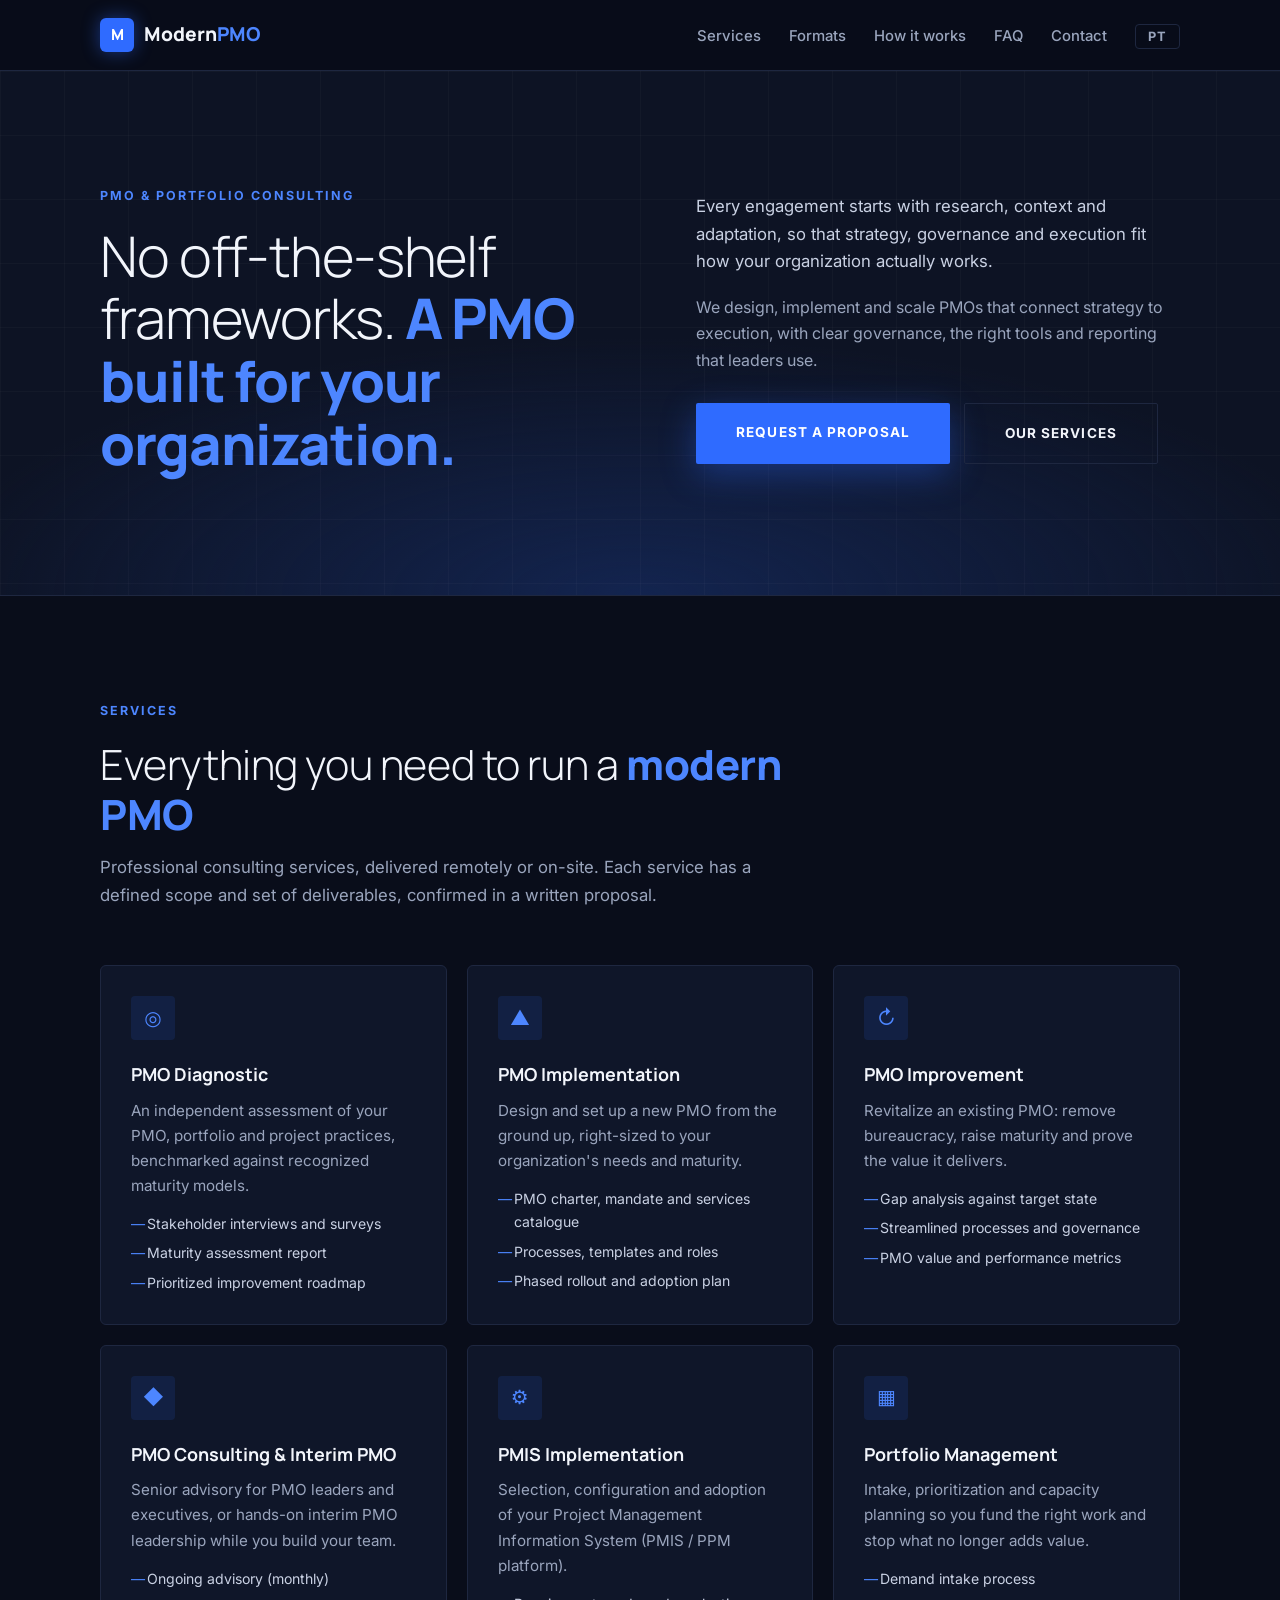
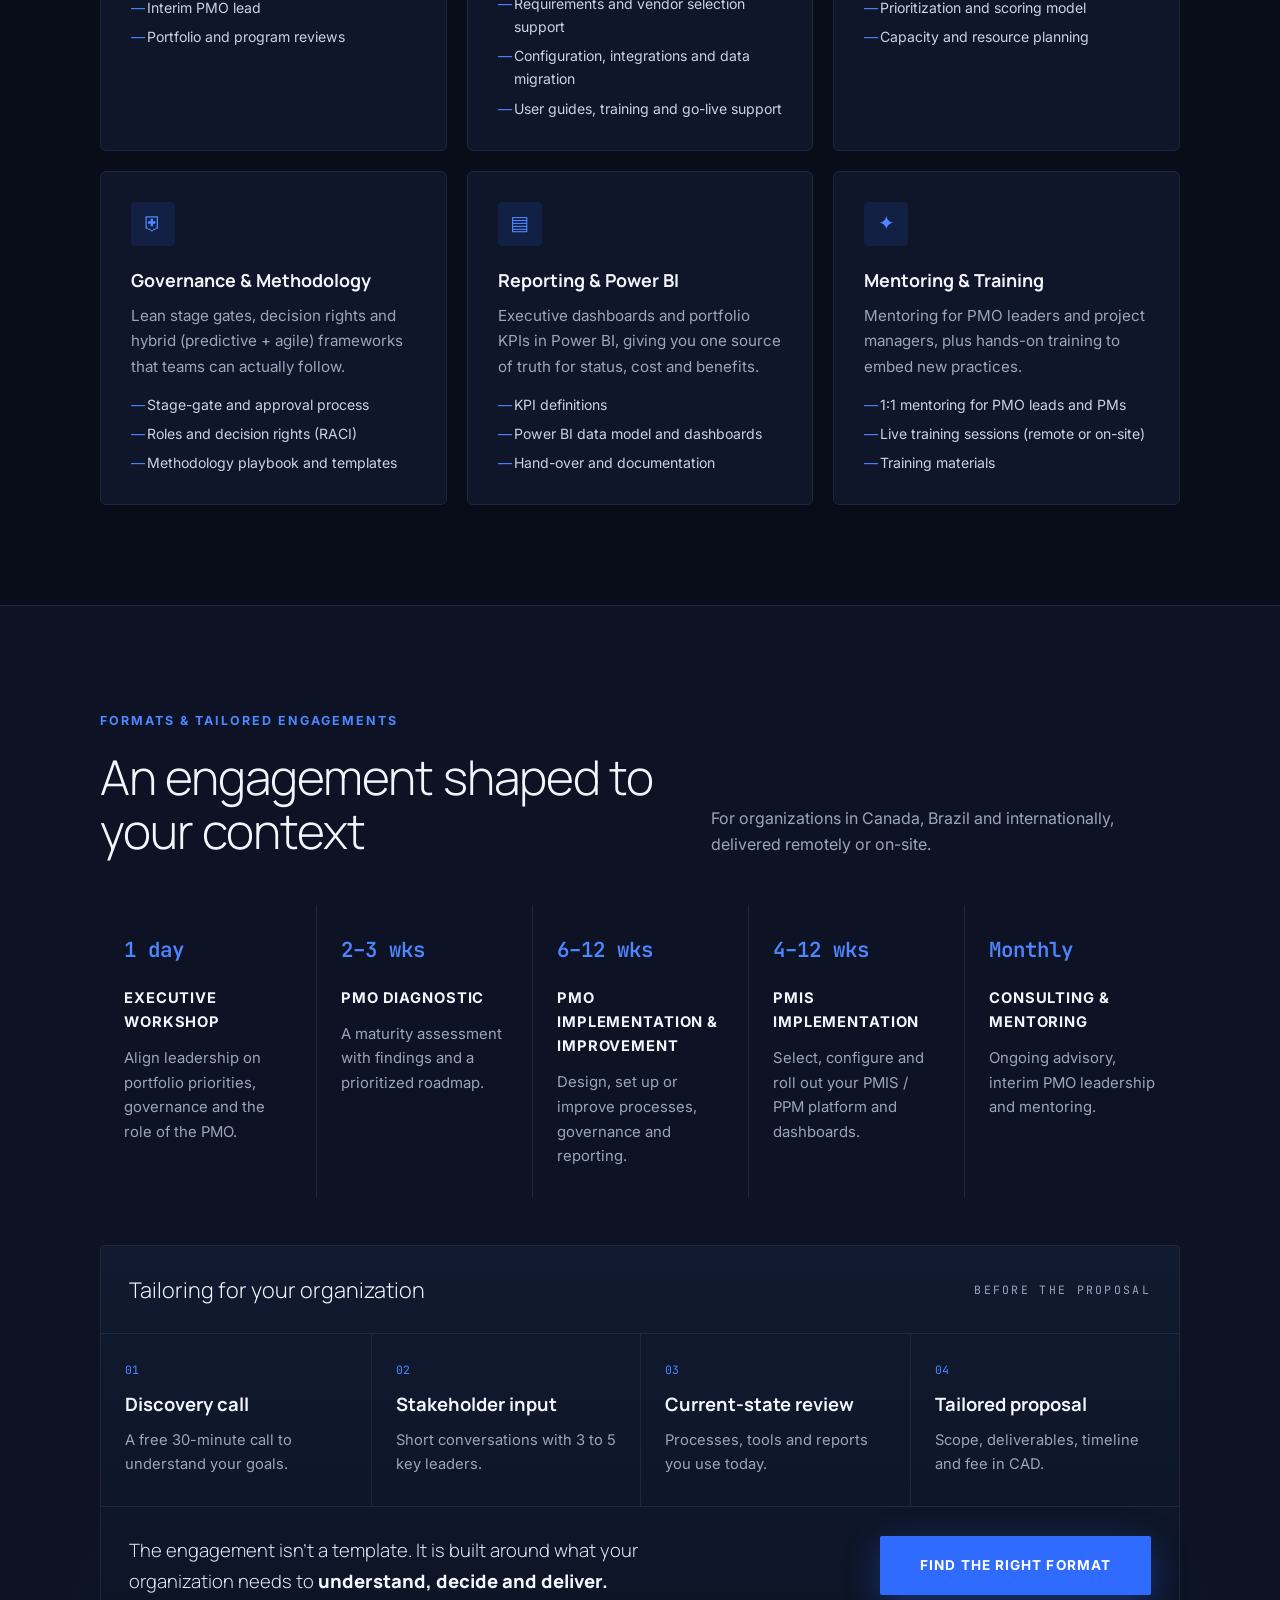
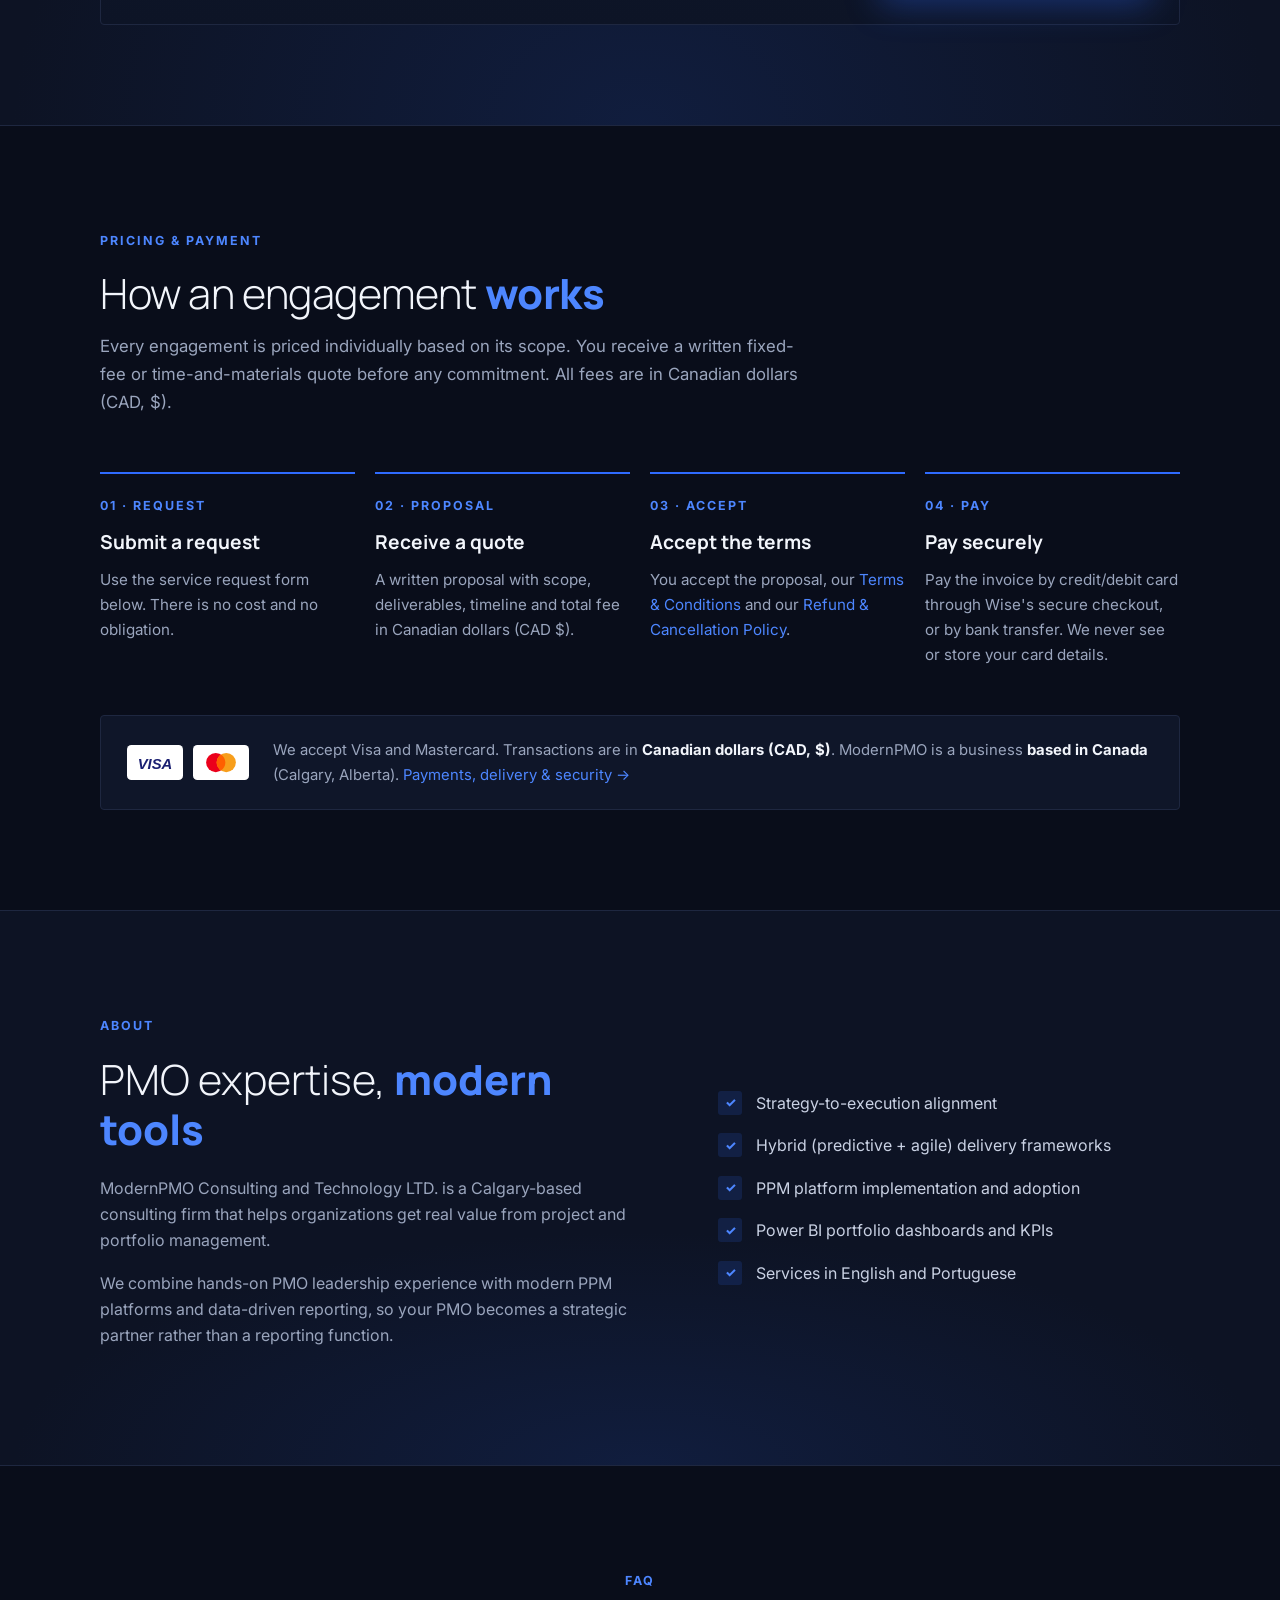
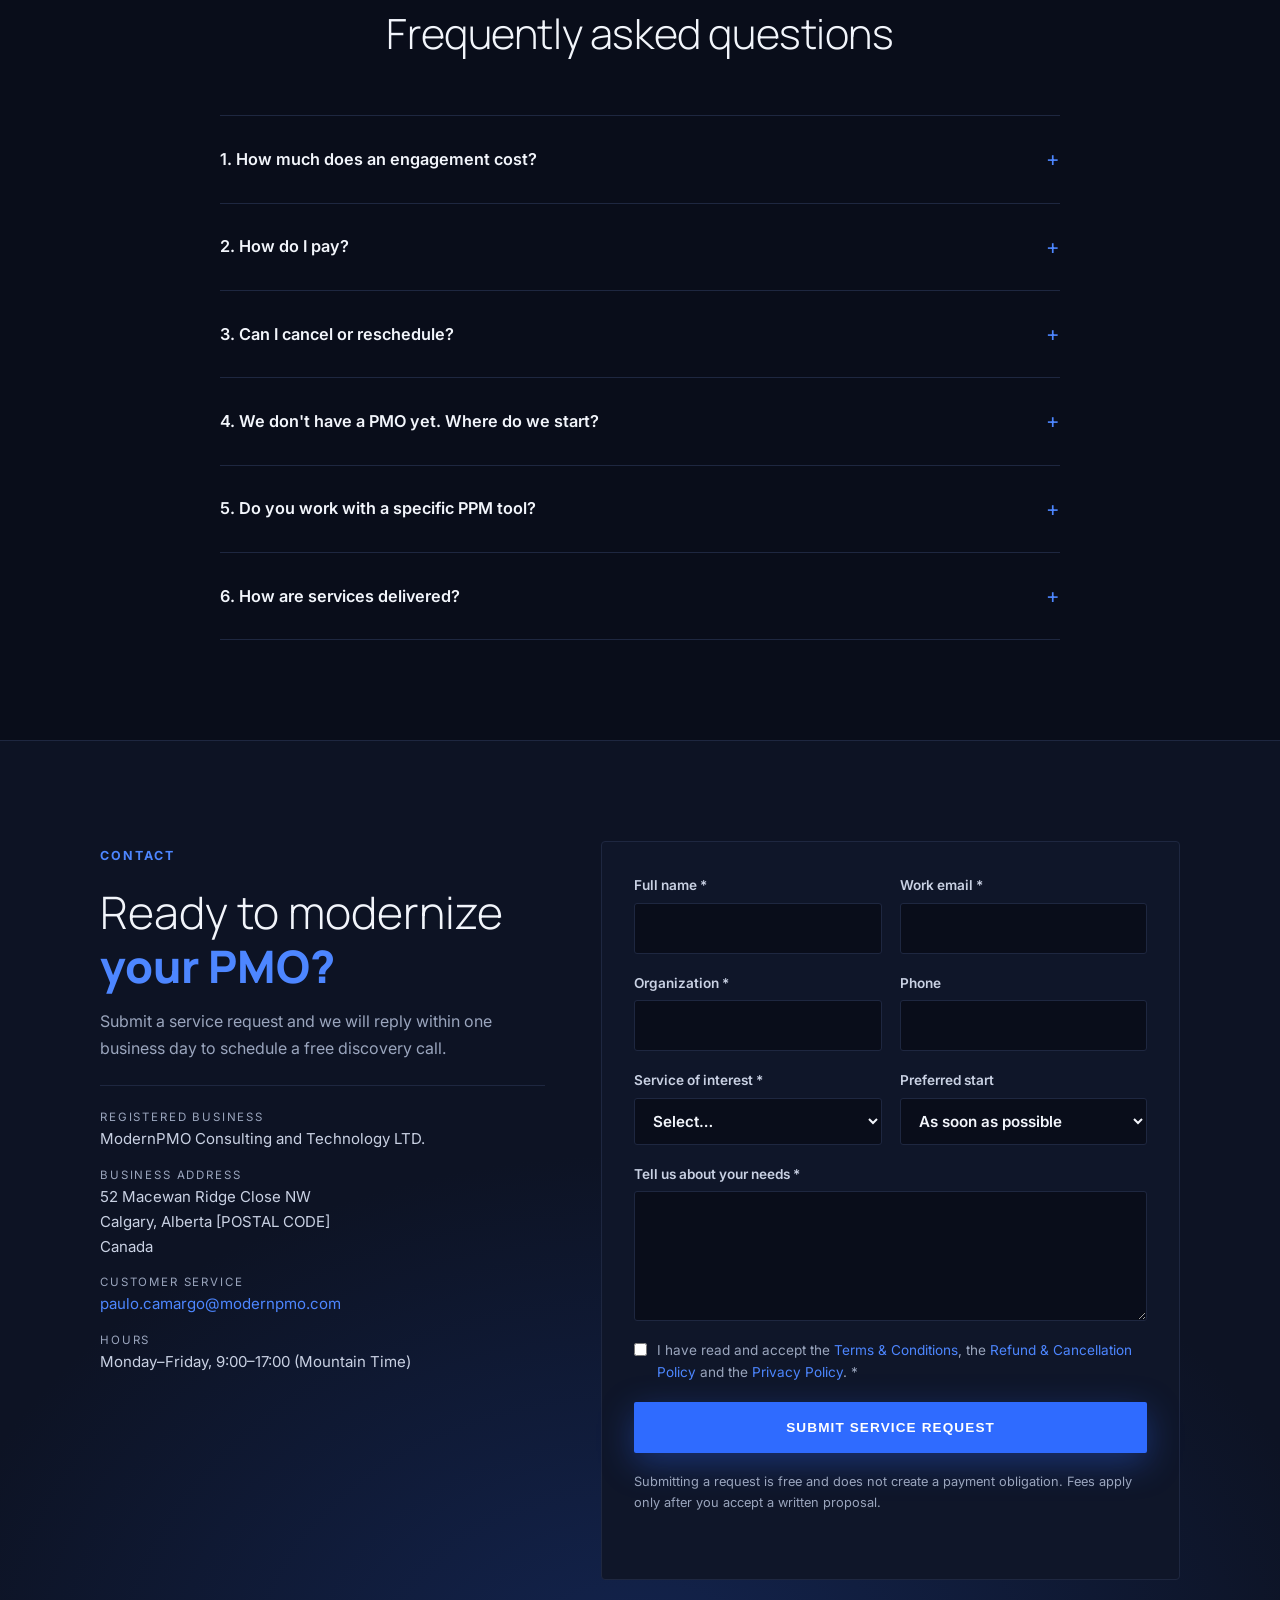
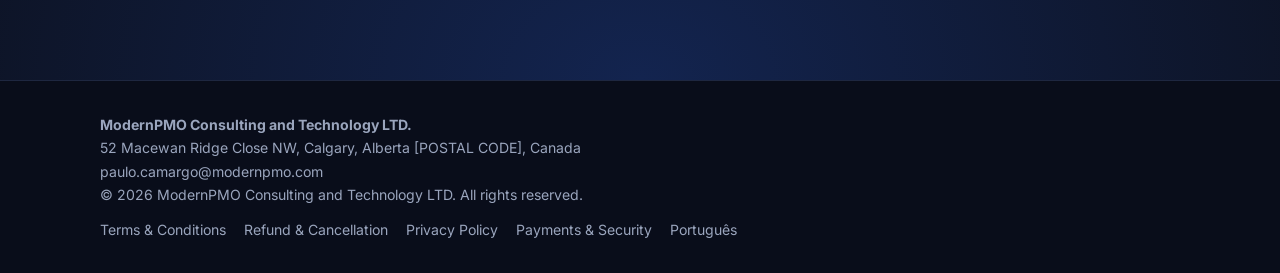
==== index.html @ e2a3e3f0 "Initial ModernPMO website (EN/PT) with legal, payment and service request pages Co-Authored-By: Clau" ====
<!DOCTYPE html>
<html lang="en">
<head>
  <meta charset="UTF-8">
  <meta name="viewport" content="width=device-width, initial-scale=1.0">
  <title>ModernPMO | PMO &amp; Portfolio Management Consulting</title>
  <meta name="description" content="ModernPMO Consulting and Technology LTD. helps organizations design, implement and scale PMOs that deliver strategy: portfolio management, governance, PPM tools and Power BI reporting. Based in Calgary, Alberta, Canada.">
  <link rel="canonical" href="https://modernpmo.ca/">
  <link rel="alternate" hreflang="en" href="https://modernpmo.ca/">
  <link rel="alternate" hreflang="pt" href="https://modernpmo.ca/pt/">
  <meta property="og:title" content="ModernPMO | PMO &amp; Portfolio Management Consulting">
  <meta property="og:description" content="Design, implement and scale a PMO that delivers strategy.">
  <meta property="og:url" content="https://modernpmo.ca/">
  <meta property="og:type" content="website">
  <link rel="icon" href="/assets/favicon.svg" type="image/svg+xml">
  <link rel="preconnect" href="https://fonts.googleapis.com">
  <link rel="preconnect" href="https://fonts.gstatic.com" crossorigin>
  <link href="https://fonts.googleapis.com/css2?family=Inter:wght@400;500;600;700&family=JetBrains+Mono:wght@500;600&family=Manrope:wght@300;600;700;800&display=swap" rel="stylesheet">
  <link rel="stylesheet" href="/assets/styles.css">
</head>
<body>
  <header class="site-header">
    <nav class="container nav">
      <a href="/" class="logo"><span class="logo-mark">M</span><span>Modern<span class="dot">PMO</span></span></a>
      <button class="menu-toggle" aria-label="Open menu" aria-expanded="false">☰</button>
      <ul class="nav-links">
        <li><a href="#services">Services</a></li>
        <li><a href="#formats">Formats</a></li>
        <li><a href="#how-it-works">How it works</a></li>
        <li><a href="#faq">FAQ</a></li>
        <li><a href="#contact">Contact</a></li>
        <li><a href="/pt/" class="lang-switch" hreflang="pt" lang="pt">PT</a></li>
      </ul>
    </nav>
  </header>

  <main>
    <section class="hero gridlines">
      <div class="container hero-grid">
        <div>
          <span class="eyebrow">PMO &amp; Portfolio Consulting</span>
          <h1>No off-the-shelf frameworks. <strong>A PMO built for your organization.</strong></h1>
        </div>
        <div class="hero-side">
          <p class="lead">Every engagement starts with research, context and adaptation, so that strategy, governance and execution fit how your organization actually works.</p>
          <p>We design, implement and scale PMOs that connect strategy to execution, with clear governance, the right tools and reporting that leaders use.</p>
          <div class="hero-actions">
            <a href="#contact" class="btn btn-primary">Request a proposal</a>
            <a href="#services" class="btn btn-ghost">Our services</a>
          </div>
        </div>
      </div>
    </section>

    <section id="services">
      <div class="container">
        <div class="section-head">
          <span class="eyebrow">Services</span>
          <h2>Everything you need to run a <strong>modern PMO</strong></h2>
          <p>Professional consulting services, delivered remotely or on-site. Each service has a defined scope and set of deliverables, confirmed in a written proposal.</p>
        </div>
        <div class="grid grid-3">
          <div class="card">
            <div class="icon">◎</div>
            <h3>PMO Diagnostic</h3>
            <p>An independent assessment of your PMO, portfolio and project practices, benchmarked against recognized maturity models.</p>
            <ul><li>Stakeholder interviews and surveys</li><li>Maturity assessment report</li><li>Prioritized improvement roadmap</li></ul>
          </div>
          <div class="card">
            <div class="icon">▲</div>
            <h3>PMO Implementation</h3>
            <p>Design and set up a new PMO from the ground up, right-sized to your organization's needs and maturity.</p>
            <ul><li>PMO charter, mandate and services catalogue</li><li>Processes, templates and roles</li><li>Phased rollout and adoption plan</li></ul>
          </div>
          <div class="card">
            <div class="icon">↻</div>
            <h3>PMO Improvement</h3>
            <p>Revitalize an existing PMO: remove bureaucracy, raise maturity and prove the value it delivers.</p>
            <ul><li>Gap analysis against target state</li><li>Streamlined processes and governance</li><li>PMO value and performance metrics</li></ul>
          </div>
          <div class="card">
            <div class="icon">◆</div>
            <h3>PMO Consulting &amp; Interim PMO</h3>
            <p>Senior advisory for PMO leaders and executives, or hands-on interim PMO leadership while you build your team.</p>
            <ul><li>Ongoing advisory (monthly)</li><li>Interim PMO lead</li><li>Portfolio and program reviews</li></ul>
          </div>
          <div class="card">
            <div class="icon">⚙</div>
            <h3>PMIS Implementation</h3>
            <p>Selection, configuration and adoption of your Project Management Information System (PMIS / PPM platform).</p>
            <ul><li>Requirements and vendor selection support</li><li>Configuration, integrations and data migration</li><li>User guides, training and go-live support</li></ul>
          </div>
          <div class="card">
            <div class="icon">▦</div>
            <h3>Portfolio Management</h3>
            <p>Intake, prioritization and capacity planning so you fund the right work and stop what no longer adds value.</p>
            <ul><li>Demand intake process</li><li>Prioritization and scoring model</li><li>Capacity and resource planning</li></ul>
          </div>
          <div class="card">
            <div class="icon">⛨</div>
            <h3>Governance &amp; Methodology</h3>
            <p>Lean stage gates, decision rights and hybrid (predictive + agile) frameworks that teams can actually follow.</p>
            <ul><li>Stage-gate and approval process</li><li>Roles and decision rights (RACI)</li><li>Methodology playbook and templates</li></ul>
          </div>
          <div class="card">
            <div class="icon">▤</div>
            <h3>Reporting &amp; Power BI</h3>
            <p>Executive dashboards and portfolio KPIs in Power BI, giving you one source of truth for status, cost and benefits.</p>
            <ul><li>KPI definitions</li><li>Power BI data model and dashboards</li><li>Hand-over and documentation</li></ul>
          </div>
          <div class="card">
            <div class="icon">✦</div>
            <h3>Mentoring &amp; Training</h3>
            <p>Mentoring for PMO leaders and project managers, plus hands-on training to embed new practices.</p>
            <ul><li>1:1 mentoring for PMO leads and PMs</li><li>Live training sessions (remote or on-site)</li><li>Training materials</li></ul>
          </div>
        </div>
      </div>
    </section>

    <section id="formats" class="alt gridlines">
      <div class="container">
        <span class="eyebrow">Formats &amp; tailored engagements</span>
        <div class="formats-head">
          <h2>An engagement shaped to your context</h2>
          <p>For organizations in Canada, Brazil and internationally, delivered remotely or on-site.</p>
        </div>
        <div class="formats">
          <div class="format">
            <span class="dur">1 day</span>
            <h3>Executive workshop</h3>
            <p>Align leadership on portfolio priorities, governance and the role of the PMO.</p>
          </div>
          <div class="format">
            <span class="dur">2–3 wks</span>
            <h3>PMO diagnostic</h3>
            <p>A maturity assessment with findings and a prioritized roadmap.</p>
          </div>
          <div class="format">
            <span class="dur">6–12 wks</span>
            <h3>PMO implementation &amp; improvement</h3>
            <p>Design, set up or improve processes, governance and reporting.</p>
          </div>
          <div class="format">
            <span class="dur">4–12 wks</span>
            <h3>PMIS implementation</h3>
            <p>Select, configure and roll out your PMIS / PPM platform and dashboards.</p>
          </div>
          <div class="format">
            <span class="dur">Monthly</span>
            <h3>Consulting &amp; mentoring</h3>
            <p>Ongoing advisory, interim PMO leadership and mentoring.</p>
          </div>
        </div>

        <div class="panel">
          <div class="panel-head">
            <h3>Tailoring for your organization</h3>
            <span class="tag">Before the proposal</span>
          </div>
          <div class="panel-steps">
            <div><span class="n">01</span><h4>Discovery call</h4><p>A free 30-minute call to understand your goals.</p></div>
            <div><span class="n">02</span><h4>Stakeholder input</h4><p>Short conversations with 3 to 5 key leaders.</p></div>
            <div><span class="n">03</span><h4>Current-state review</h4><p>Processes, tools and reports you use today.</p></div>
            <div><span class="n">04</span><h4>Tailored proposal</h4><p>Scope, deliverables, timeline and fee in CAD.</p></div>
          </div>
          <div class="panel-foot">
            <p>The engagement isn't a template. It is built around what your organization needs to <strong>understand, decide and deliver.</strong></p>
            <a href="#contact" class="btn btn-primary">Find the right format</a>
          </div>
        </div>
      </div>
    </section>

    <section id="how-it-works">
      <div class="container">
        <div class="section-head">
          <span class="eyebrow">Pricing &amp; payment</span>
          <h2>How an engagement <strong>works</strong></h2>
          <p>Every engagement is priced individually based on its scope. You receive a written fixed-fee or time-and-materials quote before any commitment. All fees are in Canadian dollars (CAD, $).</p>
        </div>
        <div class="grid grid-4">
          <div class="step">
            <span class="num">01 · REQUEST</span>
            <h3>Submit a request</h3>
            <p>Use the service request form below. There is no cost and no obligation.</p>
          </div>
          <div class="step">
            <span class="num">02 · PROPOSAL</span>
            <h3>Receive a quote</h3>
            <p>A written proposal with scope, deliverables, timeline and total fee in Canadian dollars (CAD $).</p>
          </div>
          <div class="step">
            <span class="num">03 · ACCEPT</span>
            <h3>Accept the terms</h3>
            <p>You accept the proposal, our <a href="/terms.html">Terms &amp; Conditions</a> and our <a href="/refund-policy.html">Refund &amp; Cancellation Policy</a>.</p>
          </div>
          <div class="step">
            <span class="num">04 · PAY</span>
            <h3>Pay securely</h3>
            <p>Pay the invoice by credit/debit card through Wise's secure checkout, or by bank transfer. We never see or store your card details.</p>
          </div>
        </div>
        <div class="pay-strip">
          <div class="card-marks" aria-label="Accepted cards: Visa, Mastercard">
            <svg viewBox="0 0 64 40" role="img" aria-label="Visa"><rect width="64" height="40" rx="5" fill="#fff"/><text x="32" y="27" text-anchor="middle" font-family="Arial, Helvetica, sans-serif" font-size="17" font-weight="900" font-style="italic" fill="#1A1F71">VISA</text></svg>
            <svg viewBox="0 0 64 40" role="img" aria-label="Mastercard"><rect width="64" height="40" rx="5" fill="#fff"/><circle cx="26" cy="20" r="11" fill="#EB001B"/><circle cx="38" cy="20" r="11" fill="#F79E1B"/><path d="M32 10.8a11 11 0 0 1 0 18.4a11 11 0 0 1 0-18.4z" fill="#FF5F00"/></svg>
          </div>
          <p>We accept Visa and Mastercard. Transactions are in <strong>Canadian dollars (CAD, $)</strong>. ModernPMO is a business <strong>based in Canada</strong> (Calgary, Alberta). <a href="/payments.html">Payments, delivery &amp; security →</a></p>
        </div>
      </div>
    </section>

    <section id="about" class="alt">
      <div class="container about-wrap">
        <div>
          <span class="eyebrow">About</span>
          <h2>PMO expertise, <strong>modern tools</strong></h2>
          <p>ModernPMO Consulting and Technology LTD. is a Calgary-based consulting firm that helps organizations get real value from project and portfolio management.</p>
          <p>We combine hands-on PMO leadership experience with modern PPM platforms and data-driven reporting, so your PMO becomes a strategic partner rather than a reporting function.</p>
        </div>
        <ul class="checklist">
          <li>Strategy-to-execution alignment</li>
          <li>Hybrid (predictive + agile) delivery frameworks</li>
          <li>PPM platform implementation and adoption</li>
          <li>Power BI portfolio dashboards and KPIs</li>
          <li>Services in English and Portuguese</li>
        </ul>
      </div>
    </section>

    <section id="faq">
      <div class="container">
        <div class="section-head center">
          <span class="eyebrow">FAQ</span>
          <h2>Frequently asked questions</h2>
        </div>
        <div class="faq">
          <details>
            <summary>1. How much does an engagement cost?</summary>
            <p>Each engagement is quoted individually based on scope, duration and format. After a free discovery call you receive a written proposal with the total fee in Canadian dollars (CAD $). Nothing is charged before you accept it.</p>
          </details>
          <details>
            <summary>2. How do I pay?</summary>
            <p>After you accept the proposal we send an invoice. You can pay by Visa or Mastercard through Wise's secure checkout, or by bank transfer. See <a href="/payments.html">Payments, delivery &amp; security</a>.</p>
          </details>
          <details>
            <summary>3. Can I cancel or reschedule?</summary>
            <p>Yes. Cancellation and refund rules depend on how far in advance you cancel and how much work has been delivered. Please read our <a href="/refund-policy.html">Refund &amp; Cancellation Policy</a> before accepting a proposal.</p>
          </details>
          <details>
            <summary>4. We don't have a PMO yet. Where do we start?</summary>
            <p>Most clients start with the PMO diagnostic or an executive workshop. It gives you a clear picture and a right-sized roadmap, and the PMO can start small and grow with your organization.</p>
          </details>
          <details>
            <summary>5. Do you work with a specific PPM tool?</summary>
            <p>We are tool-agnostic. We help you choose and configure the platform that fits your process, and we connect it to Power BI for executive reporting.</p>
          </details>
          <details>
            <summary>6. How are services delivered?</summary>
            <p>Services are delivered remotely (video conference) or on-site, as agreed in the proposal. Documents and dashboards are delivered electronically. No physical goods are shipped.</p>
          </details>
        </div>
      </div>
    </section>

    <section id="contact" class="cta">
      <div class="container contact-grid">
        <div>
          <span class="eyebrow">Contact</span>
          <h2>Ready to modernize <strong>your PMO?</strong></h2>
          <p>Submit a service request and we will reply within one business day to schedule a free discovery call.</p>
          <address class="biz">
            <div><span class="lbl">Registered business</span>ModernPMO Consulting and Technology LTD.</div>
            <div><span class="lbl">Business address</span>52 Macewan Ridge Close NW<br>Calgary, Alberta [POSTAL CODE]<br>Canada</div>
            <div><span class="lbl">Customer service</span><a href="mailto:paulo.camargo@modernpmo.com">paulo.camargo@modernpmo.com</a></div>
            <div><span class="lbl">Hours</span>Monday–Friday, 9:00–17:00 (Mountain Time)</div>
          </address>
        </div>

        <form class="form" action="https://formsubmit.co/paulo.camargo@modernpmo.com" method="POST">
          <input type="hidden" name="_subject" value="New service request – modernpmo.ca">
          <input type="hidden" name="_next" value="https://modernpmo.ca/thanks.html">
          <input type="hidden" name="_template" value="table">
          <input type="text" name="_honey" class="hp" tabindex="-1" autocomplete="off" aria-hidden="true">
          <div class="row">
            <label>Full name *<input type="text" name="name" required autocomplete="name"></label>
            <label>Work email *<input type="email" name="email" required autocomplete="email"></label>
          </div>
          <div class="row">
            <label>Organization *<input type="text" name="organization" required autocomplete="organization"></label>
            <label>Phone<input type="tel" name="phone" autocomplete="tel"></label>
          </div>
          <div class="row">
            <label>Service of interest *
              <select name="service" required>
                <option value="">Select…</option>
                <option>PMO diagnostic</option>
                <option>PMO implementation</option>
                <option>PMO improvement</option>
                <option>PMO consulting / interim PMO</option>
                <option>PMIS implementation</option>
                <option>Portfolio management</option>
                <option>Governance &amp; methodology</option>
                <option>Reporting &amp; Power BI</option>
                <option>Mentoring &amp; training</option>
                <option>Executive workshop</option>
                <option>Not sure yet</option>
              </select>
            </label>
            <label>Preferred start
              <select name="timeline">
                <option>As soon as possible</option>
                <option>Within 1–3 months</option>
                <option>In 3+ months</option>
              </select>
            </label>
          </div>
          <label>Tell us about your needs *<textarea name="message" required></textarea></label>
          <label class="consent"><input type="checkbox" name="accepted_terms" value="Yes" required>
            <span>I have read and accept the <a href="/terms.html" target="_blank">Terms &amp; Conditions</a>, the <a href="/refund-policy.html" target="_blank">Refund &amp; Cancellation Policy</a> and the <a href="/privacy.html" target="_blank">Privacy Policy</a>. *</span></label>
          <button type="submit" class="btn btn-primary">Submit service request</button>
          <p class="note">Submitting a request is free and does not create a payment obligation. Fees apply only after you accept a written proposal.</p>
        </form>
      </div>
    </section>
  </main>

  <footer class="site-footer">
    <div class="container footer-inner">
      <div>
        <strong>ModernPMO Consulting and Technology LTD.</strong><br>
        52 Macewan Ridge Close NW, Calgary, Alberta [POSTAL CODE], Canada<br>
        <a href="mailto:paulo.camargo@modernpmo.com">paulo.camargo@modernpmo.com</a><br>
        © <span id="year"></span> ModernPMO Consulting and Technology LTD. All rights reserved.
      </div>
      <nav class="footer-legal" aria-label="Legal">
        <a href="/terms.html">Terms &amp; Conditions</a>
        <a href="/refund-policy.html">Refund &amp; Cancellation</a>
        <a href="/privacy.html">Privacy Policy</a>
        <a href="/payments.html">Payments &amp; Security</a>
        <a href="/pt/" hreflang="pt">Português</a>
      </nav>
    </div>
  </footer>

  <script src="/assets/main.js"></script>
</body>
</html>
---- assets/styles.css ----
:root {
  --bg: #090d1a;
  --bg-alt: #0d1324;
  --bg-glow: #13244f;
  --text: #f2f5fb;
  --muted: #9aa5bd;
  --brand: #2f6bff;
  --brand-light: #4d86ff;
  --brand-dark: #2357d6;
  --border: #1e2740;
  --card: #0f1629;
  --radius: 6px;
  --max: 1120px;
  --font-head: "Manrope", system-ui, sans-serif;
  --font-body: "Inter", system-ui, -apple-system, "Segoe UI", Roboto, sans-serif;
}

* { box-sizing: border-box; margin: 0; padding: 0; }

html { scroll-behavior: smooth; }

body {
  font-family: var(--font-body);
  background: var(--bg);
  color: var(--text);
  line-height: 1.65;
  font-size: 16px;
}

a { color: var(--brand-light); text-decoration: none; }
a:hover { text-decoration: underline; }

h1, h2, h3 { font-family: var(--font-head); }

.container { max-width: var(--max); margin: 0 auto; padding: 0 20px; }

/* Header */
.site-header {
  position: sticky; top: 0; z-index: 10;
  background: rgba(9, 13, 26, 0.85);
  backdrop-filter: blur(10px);
  border-bottom: 1px solid var(--border);
}
.nav { display: flex; align-items: center; justify-content: space-between; height: 70px; }
.logo { display: flex; align-items: center; gap: 10px; font-family: var(--font-head); font-weight: 800; font-size: 1.2rem; color: var(--text); }
.logo:hover { text-decoration: none; }
.logo-mark {
  width: 34px; height: 34px; border-radius: 6px; background: var(--brand);
  display: grid; place-items: center; color: #fff; font-size: 0.95rem;
  box-shadow: 0 0 18px rgba(47, 107, 255, 0.45);
}
.logo .dot { color: var(--brand-light); }
.nav-links { display: flex; align-items: center; gap: 28px; list-style: none; }
.nav-links a { color: var(--muted); font-weight: 500; font-size: 0.93rem; }
.nav-links a:hover { color: var(--text); text-decoration: none; }
.lang-switch {
  border: 1px solid var(--border); border-radius: 4px; padding: 4px 12px;
  font-size: 0.8rem !important; font-weight: 700 !important; letter-spacing: .08em;
}
.menu-toggle {
  display: none; background: none; border: 1px solid var(--border); color: var(--text);
  border-radius: 4px; padding: 6px 10px; font-size: 1.1rem; cursor: pointer;
}

/* Buttons */
.btn {
  display: inline-block; padding: 18px 40px; border-radius: 2px;
  font-weight: 700; font-size: 0.85rem; letter-spacing: .08em; text-transform: uppercase;
  transition: transform .15s, background .15s, box-shadow .15s;
}
.btn:hover { text-decoration: none; transform: translateY(-1px); }
.btn-primary { background: var(--brand); color: #fff; box-shadow: 0 10px 34px rgba(47, 107, 255, 0.35); }
.btn-primary:hover { background: var(--brand-light); box-shadow: 0 12px 40px rgba(47, 107, 255, 0.5); }
.btn-ghost { border: 1px solid var(--border); color: var(--text); }
.btn-ghost:hover { border-color: var(--brand); }

/* Eyebrow + emphasis */
.eyebrow {
  display: inline-block; font-size: 0.78rem; font-weight: 700; letter-spacing: .16em;
  text-transform: uppercase; color: var(--brand-light); margin-bottom: 18px;
}
h1 strong, h2 strong { color: var(--brand-light); font-weight: 800; }

/* Hero */
.hero {
  padding: 110px 0 120px;
  background: radial-gradient(ellipse 80% 70% at 50% 100%, var(--bg-glow), transparent 70%), var(--bg-alt);
  border-bottom: 1px solid var(--border);
}
.hero-grid { display: grid; grid-template-columns: 1.1fr 1fr; gap: 64px; align-items: center; }
.hero h1 {
  font-size: clamp(2.3rem, 5vw, 3.5rem); line-height: 1.12; font-weight: 300; letter-spacing: -0.02em;
}
.hero-side p { color: var(--muted); margin-bottom: 18px; }
.hero-side .lead { color: #c9d1e3; font-size: 1.05rem; }
.hero-actions { display: flex; gap: 14px; flex-wrap: wrap; margin-top: 30px; }

/* Sections */
section { padding: 100px 0; }
section.alt {
  background: radial-gradient(ellipse 70% 60% at 50% 100%, rgba(19, 36, 79, 0.6), transparent 70%), var(--bg-alt);
  border-top: 1px solid var(--border); border-bottom: 1px solid var(--border);
}
.section-head { max-width: 700px; margin-bottom: 56px; }
.section-head.center { text-align: center; margin-left: auto; margin-right: auto; }
.section-head h2 { font-size: clamp(1.9rem, 3.6vw, 2.6rem); font-weight: 300; letter-spacing: -0.01em; line-height: 1.2; margin-bottom: 14px; }
.section-head p { color: var(--muted); font-size: 1.05rem; }

.grid { display: grid; gap: 20px; }
.grid-3 { grid-template-columns: repeat(3, 1fr); }
.grid-4 { grid-template-columns: repeat(4, 1fr); }

.card {
  background: var(--card); border: 1px solid var(--border); border-radius: var(--radius);
  padding: 30px; transition: border-color .2s, transform .2s;
}
.card:hover { border-color: rgba(47, 107, 255, 0.6); transform: translateY(-2px); }
.card .icon {
  width: 44px; height: 44px; border-radius: 4px; display: grid; place-items: center;
  background: rgba(47, 107, 255, 0.12); color: var(--brand-light);
  font-size: 1.25rem; margin-bottom: 20px;
}
.card h3 { font-size: 1.12rem; font-weight: 700; margin-bottom: 8px; }
.card p { color: var(--muted); font-size: 0.95rem; }

/* Approach steps */
.step { border-top: 2px solid var(--brand); padding-top: 22px; }
.step .num { font-size: 0.78rem; font-weight: 700; color: var(--brand-light); letter-spacing: .16em; display: block; margin-bottom: 10px; }
.step h3 { font-size: 1.2rem; font-weight: 700; margin-bottom: 8px; }
.step p { color: var(--muted); font-size: 0.95rem; }

/* About */
.about-wrap { display: grid; grid-template-columns: 1.2fr 1fr; gap: 64px; align-items: center; }
.about-wrap h2 { font-size: clamp(1.9rem, 3.6vw, 2.6rem); font-weight: 300; line-height: 1.2; margin-bottom: 20px; }
.about-wrap p { color: var(--muted); margin-bottom: 16px; }
.checklist { list-style: none; display: grid; gap: 16px; }
.checklist li { display: flex; gap: 14px; align-items: flex-start; color: #c9d1e3; }
.checklist li::before {
  content: "✓"; flex: none; width: 24px; height: 24px; border-radius: 3px;
  background: rgba(47, 107, 255, 0.15); color: var(--brand-light); font-size: 0.8rem; font-weight: 800;
  display: grid; place-items: center; margin-top: 1px;
}

/* FAQ */
.faq { max-width: 840px; margin: 0 auto; border-top: 1px solid var(--border); }
.faq details { border-bottom: 1px solid var(--border); }
.faq summary {
  list-style: none; cursor: pointer; padding: 26px 0; font-weight: 600; font-size: 1.02rem;
  display: flex; justify-content: space-between; gap: 20px; align-items: center;
}
.faq summary::-webkit-details-marker { display: none; }
.faq summary::after { content: "+"; color: var(--brand-light); font-size: 1.3rem; font-weight: 400; transition: transform .2s; }
.faq details[open] summary::after { transform: rotate(45deg); }
.faq details p { color: var(--muted); padding: 0 40px 26px 0; }

/* Contact */
.cta {
  background: radial-gradient(ellipse 80% 80% at 50% 100%, var(--bg-glow), transparent 70%), var(--bg-alt);
  border-top: 1px solid var(--border); text-align: center;
}
.cta h2 { font-size: clamp(2rem, 4vw, 2.8rem); font-weight: 300; line-height: 1.2; margin-bottom: 16px; }
.cta p { color: var(--muted); max-width: 580px; margin: 0 auto 34px; }

/* Footer */
.site-footer { border-top: 1px solid var(--border); padding: 32px 0; color: var(--muted); font-size: 0.88rem; }
.footer-inner { display: flex; justify-content: space-between; flex-wrap: wrap; gap: 12px; }
.site-footer a { color: var(--muted); }

/* Responsive */
@media (max-width: 960px) {
  .grid-4, .grid-3 { grid-template-columns: repeat(2, 1fr); }
  .hero-grid, .about-wrap { grid-template-columns: 1fr; gap: 36px; }
}
@media (max-width: 720px) {
  .menu-toggle { display: block; }
  .nav-links {
    display: none; position: absolute; top: 70px; left: 0; right: 0;
    flex-direction: column; align-items: flex-start; gap: 0; background: var(--bg);
    border-bottom: 1px solid var(--border); padding: 8px 20px 16px;
  }
  .nav-links.open { display: flex; }
  .nav-links li { width: 100%; }
  .nav-links a { display: block; padding: 12px 0; }
  .lang-switch { display: inline-block !important; margin-top: 6px; }
  .grid-3, .grid-4 { grid-template-columns: 1fr; }
  section { padding: 72px 0; }
  .hero { padding: 72px 0 80px; }
  .btn { padding: 16px 28px; }
}

/* Grid-line backdrop (hero / formats) */
.gridlines {
  background-image:
    linear-gradient(rgba(255,255,255,0.025) 1px, transparent 1px),
    linear-gradient(90deg, rgba(255,255,255,0.025) 1px, transparent 1px);
  background-size: 64px 64px;
}
.hero.gridlines {
  background:
    linear-gradient(rgba(255,255,255,0.025) 1px, transparent 1px) 0 0 / 64px 64px,
    linear-gradient(90deg, rgba(255,255,255,0.025) 1px, transparent 1px) 0 0 / 64px 64px,
    radial-gradient(ellipse 80% 70% at 50% 100%, var(--bg-glow), transparent 70%),
    var(--bg-alt);
}

/* Formats */
.formats-head { display: grid; grid-template-columns: 1.2fr 1fr; gap: 48px; align-items: end; margin-bottom: 48px; }
.formats-head h2 { font-size: clamp(2rem, 4.2vw, 3rem); font-weight: 300; line-height: 1.12; letter-spacing: -0.02em; }
.formats-head p { color: var(--muted); }
.formats { display: grid; grid-template-columns: repeat(5, 1fr); }
.format { padding: 28px 24px; border-left: 1px solid var(--border); }
.format:first-child { border-left: none; }
.format .dur { font-family: "JetBrains Mono", ui-monospace, Consolas, monospace; color: var(--brand-light); font-size: 1.3rem; font-weight: 600; display: block; margin-bottom: 18px; }
.format h3 { font-family: var(--font-body); font-size: 0.92rem; font-weight: 700; letter-spacing: .06em; text-transform: uppercase; margin-bottom: 12px; }
.format p { color: var(--muted); font-size: 0.93rem; }

/* Tailoring panel */
.panel { margin-top: 48px; border: 1px solid var(--border); border-radius: 4px; background: linear-gradient(180deg, #111a30, #0d1426); }
.panel-head { display: flex; justify-content: space-between; align-items: center; padding: 26px 28px; border-bottom: 1px solid var(--border); }
.panel-head h3 { font-size: 1.35rem; font-weight: 300; }
.panel-head .tag { font-family: "JetBrains Mono", ui-monospace, monospace; font-size: 0.72rem; letter-spacing: .2em; color: var(--muted); text-transform: uppercase; }
.panel-steps { display: grid; grid-template-columns: repeat(4, 1fr); border-bottom: 1px solid var(--border); }
.panel-steps > div { padding: 26px 24px 30px; border-left: 1px solid var(--border); }
.panel-steps > div:first-child { border-left: none; }
.panel-steps .n { font-family: "JetBrains Mono", ui-monospace, monospace; font-size: 0.72rem; color: var(--brand-light); display: block; margin-bottom: 10px; }
.panel-steps h4 { font-family: var(--font-head); font-size: 1.15rem; font-weight: 700; margin-bottom: 8px; }
.panel-steps p { color: var(--muted); font-size: 0.92rem; }
.panel-foot { display: flex; justify-content: space-between; align-items: center; gap: 28px; padding: 28px; }
.panel-foot p { font-family: var(--font-head); font-size: 1.15rem; font-weight: 300; max-width: 560px; color: #dfe5f1; }
.panel-foot p strong { font-weight: 800; color: var(--text); }

/* Service deliverables */
.card ul { list-style: none; margin-top: 14px; display: grid; gap: 6px; }
.card ul li { color: #c9d1e3; font-size: 0.88rem; padding-left: 16px; position: relative; }
.card ul li::before { content: "—"; position: absolute; left: 0; color: var(--brand-light); }

/* Request form */
.contact-grid { display: grid; grid-template-columns: 1fr 1.3fr; gap: 56px; text-align: left; align-items: start; }
.contact-grid h2 { font-size: clamp(2rem, 4vw, 2.8rem); font-weight: 300; line-height: 1.2; margin-bottom: 16px; }
.contact-grid > div > p { color: var(--muted); margin: 0 0 24px; }
.biz { border-top: 1px solid var(--border); padding-top: 22px; display: grid; gap: 14px; font-size: 0.94rem; color: #c9d1e3; font-style: normal; }
.biz span.lbl { display: block; font-size: 0.72rem; letter-spacing: .16em; text-transform: uppercase; color: var(--muted); }
.form { background: var(--card); border: 1px solid var(--border); border-radius: 4px; padding: 32px; display: grid; gap: 18px; }
.form .row { display: grid; grid-template-columns: 1fr 1fr; gap: 18px; }
.form label { display: grid; gap: 6px; font-size: 0.85rem; font-weight: 600; color: #c9d1e3; }
.form input, .form select, .form textarea {
  font: inherit; font-size: 0.95rem; color: var(--text); background: var(--bg);
  border: 1px solid var(--border); border-radius: 3px; padding: 12px 14px; width: 100%;
}
.form input:focus, .form select:focus, .form textarea:focus { outline: none; border-color: var(--brand); box-shadow: 0 0 0 3px rgba(47,107,255,0.2); }
.form textarea { min-height: 130px; resize: vertical; }
.form .consent { display: flex; gap: 10px; align-items: flex-start; font-weight: 400; color: var(--muted); font-size: 0.85rem; }
.form .consent input { width: auto; margin-top: 4px; }
.form .hp { position: absolute; left: -9999px; }
.form .note { font-size: 0.8rem; color: var(--muted); }
.form button { border: none; cursor: pointer; width: 100%; }

/* Legal pages */
.legal { max-width: 800px; padding: 80px 20px 100px; }
.legal h1 { font-size: clamp(2rem, 4vw, 2.6rem); font-weight: 300; margin-bottom: 8px; }
.legal .updated { color: var(--muted); font-size: 0.88rem; margin-bottom: 40px; }
.legal h2 { font-size: 1.25rem; font-weight: 700; margin: 36px 0 12px; }
.legal p, .legal li { color: #c9d1e3; margin-bottom: 12px; }
.legal ul { padding-left: 22px; }
.footer-legal { display: flex; gap: 18px; flex-wrap: wrap; }

@media (max-width: 960px) {
  .formats { grid-template-columns: repeat(2, 1fr); }
  .format { border-left: none; border-top: 1px solid var(--border); }
  .panel-steps { grid-template-columns: repeat(2, 1fr); }
  .panel-steps > div { border-left: none; border-top: 1px solid var(--border); }
  .formats-head, .contact-grid { grid-template-columns: 1fr; gap: 24px; }
  .panel-foot { flex-direction: column; align-items: flex-start; }
}
@media (max-width: 720px) {
  .formats, .panel-steps, .form .row { grid-template-columns: 1fr; }
  .form { padding: 22px; }
}

/* Payment strip */
.pay-strip { margin-top: 48px; display: flex; align-items: center; gap: 24px; padding: 22px 26px; border: 1px solid var(--border); border-radius: 4px; background: var(--card); }
.pay-strip p { color: var(--muted); font-size: 0.93rem; }
.pay-strip strong { color: var(--text); }
.card-marks { display: flex; gap: 10px; flex: none; }
.card-marks svg { width: 56px; height: 35px; display: block; }
.step a { color: var(--brand-light); }
@media (max-width: 720px) { .pay-strip { flex-direction: column; align-items: flex-start; } }
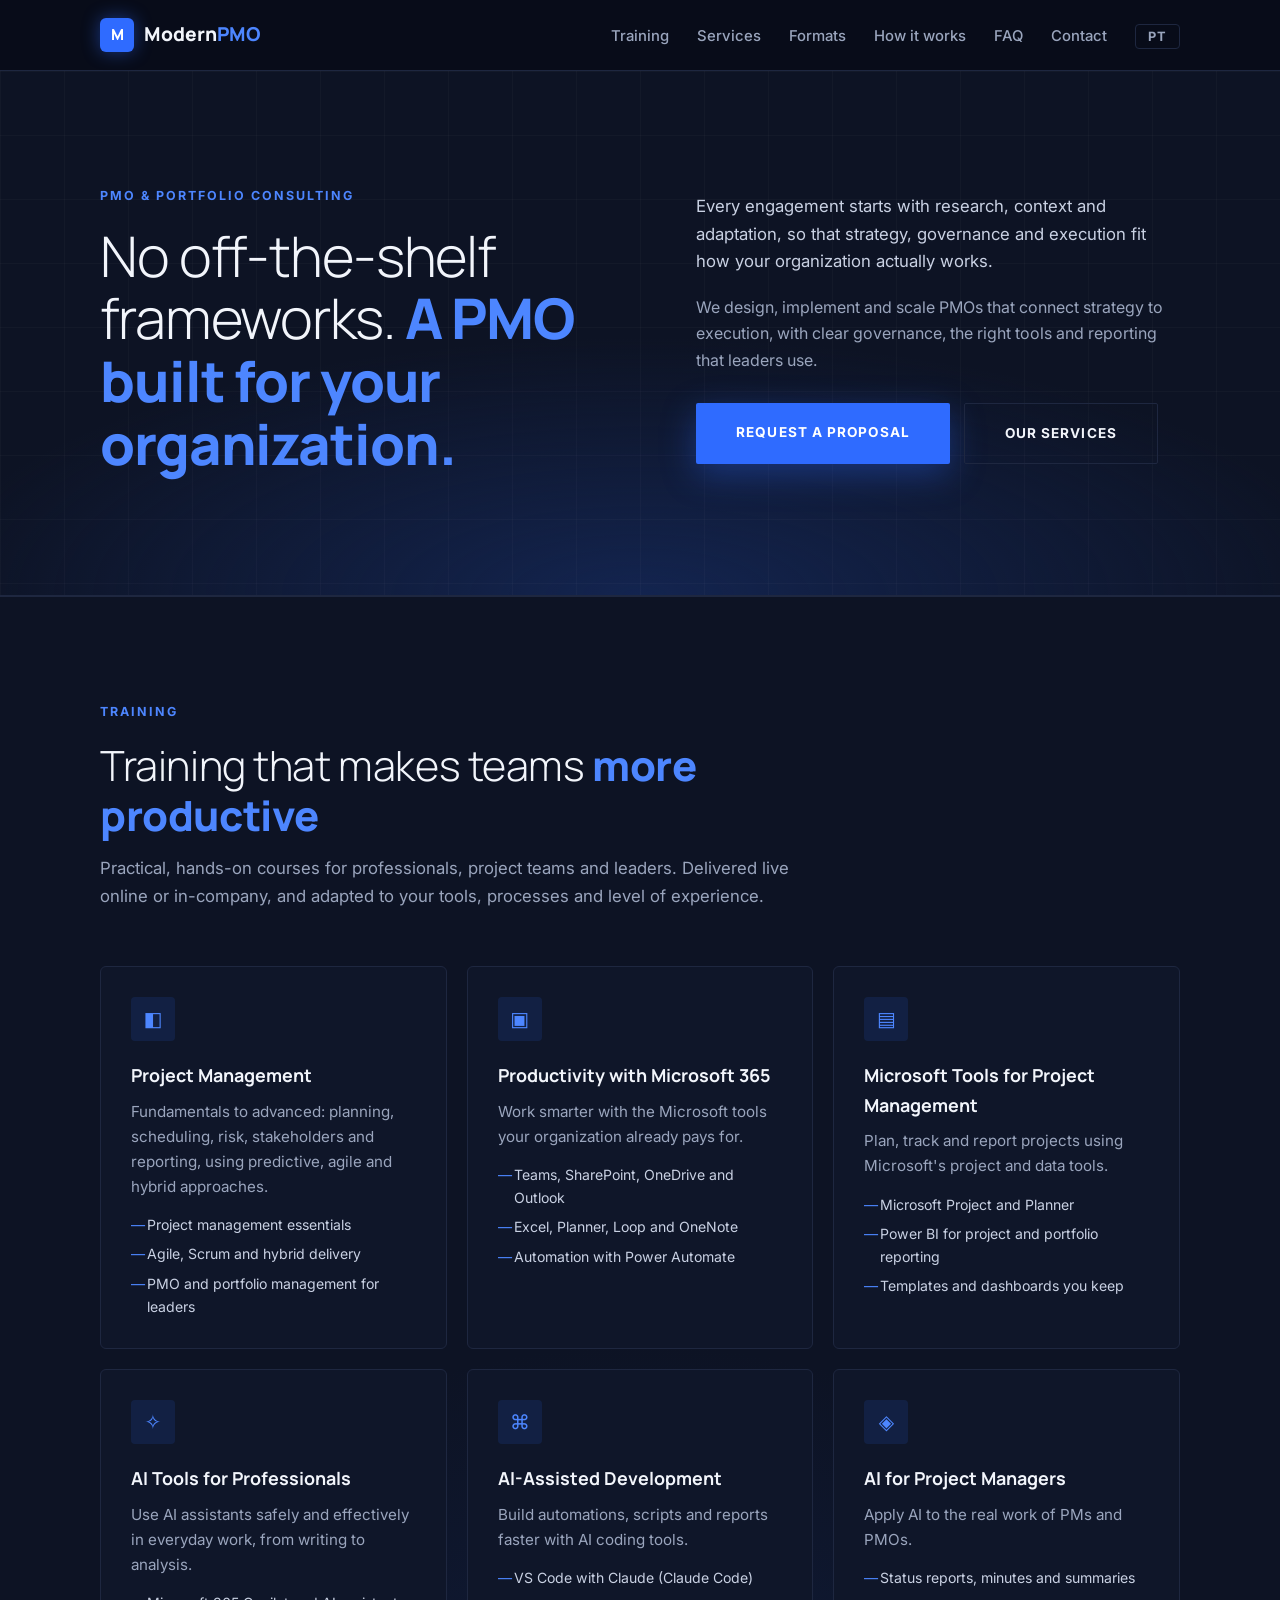
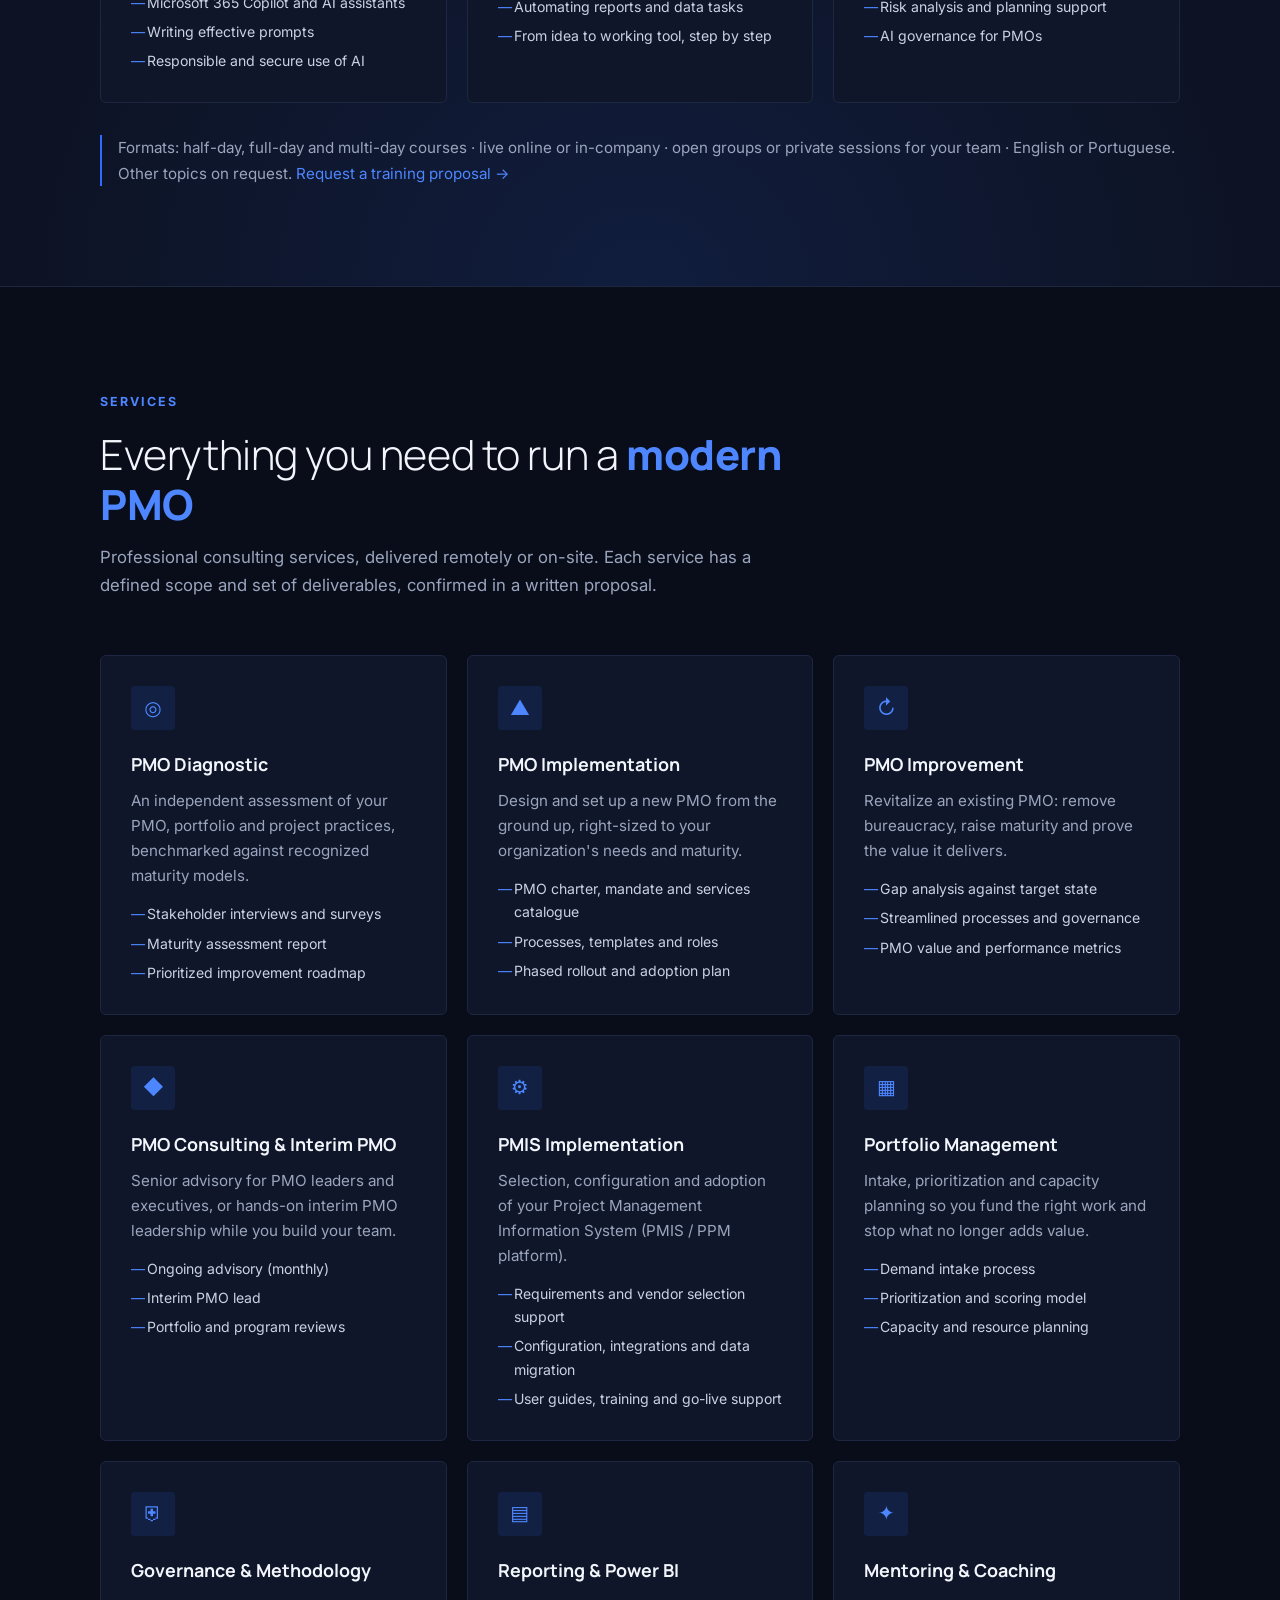
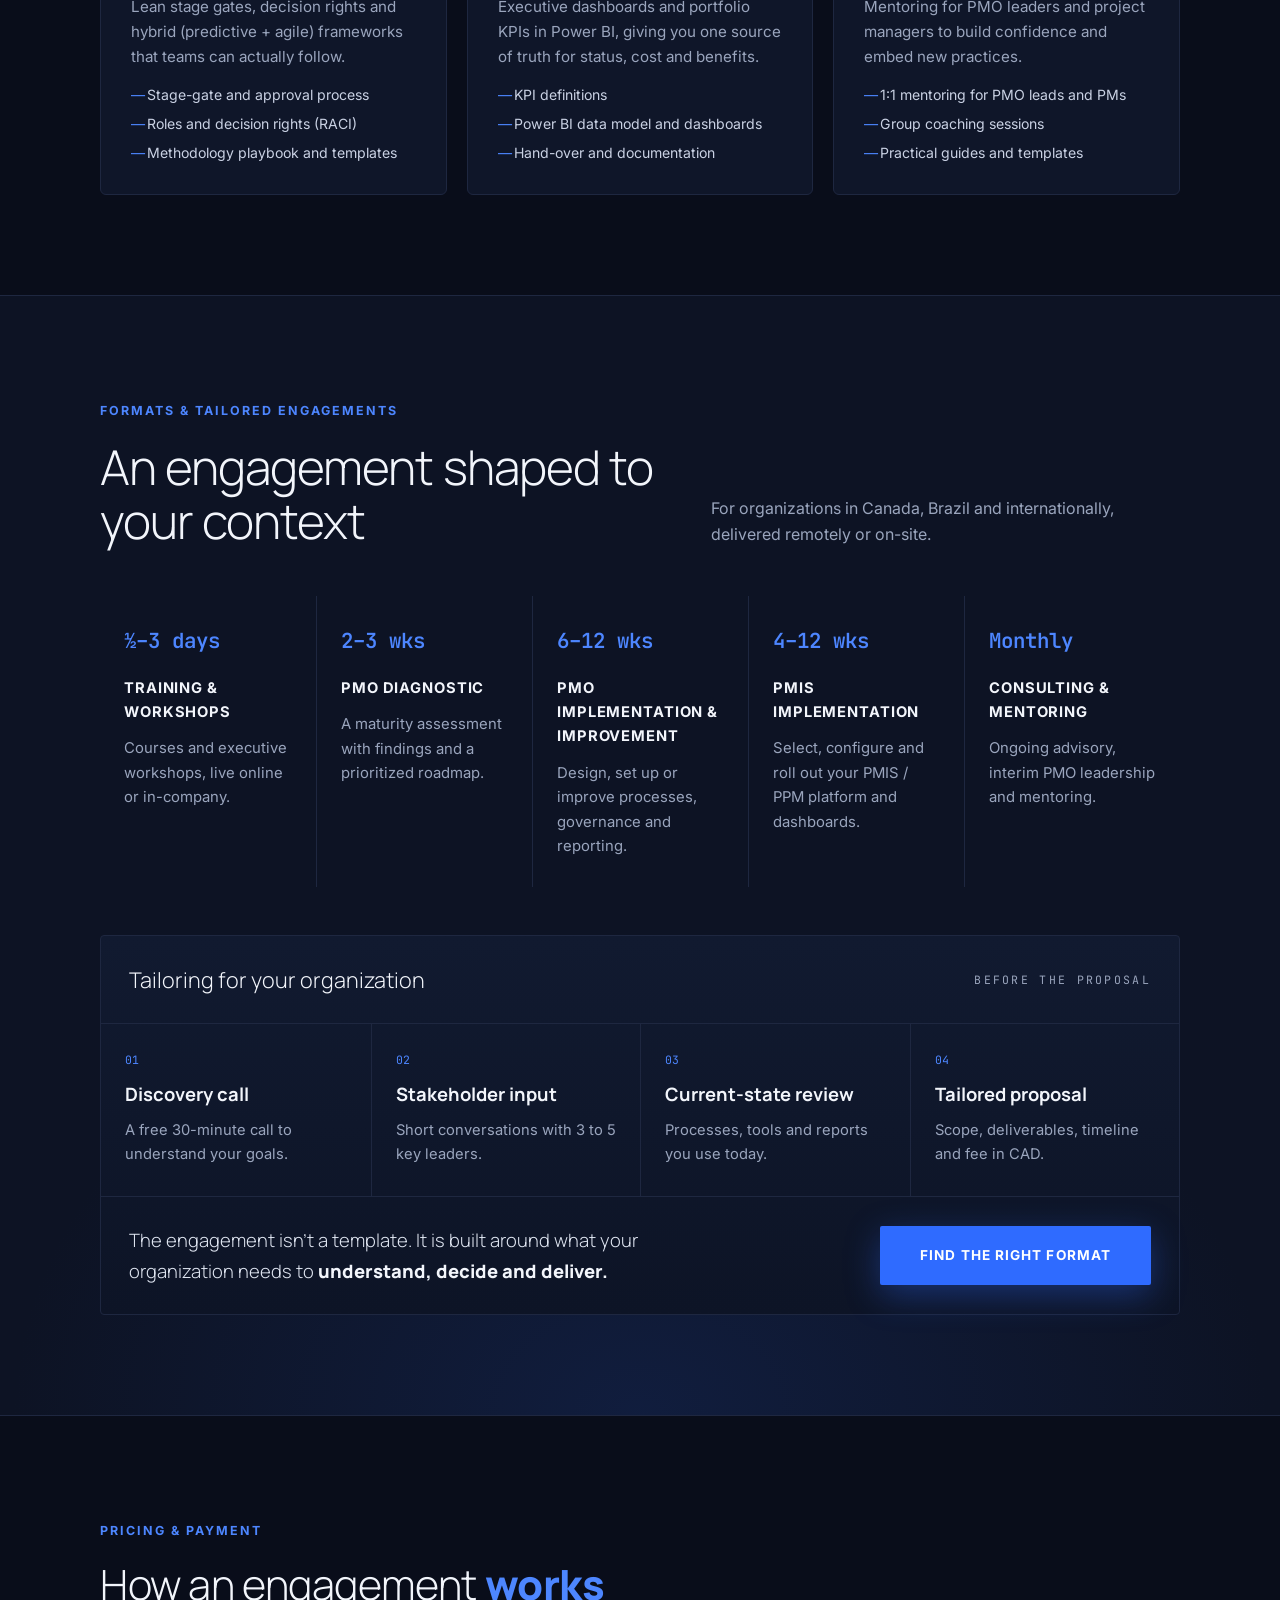
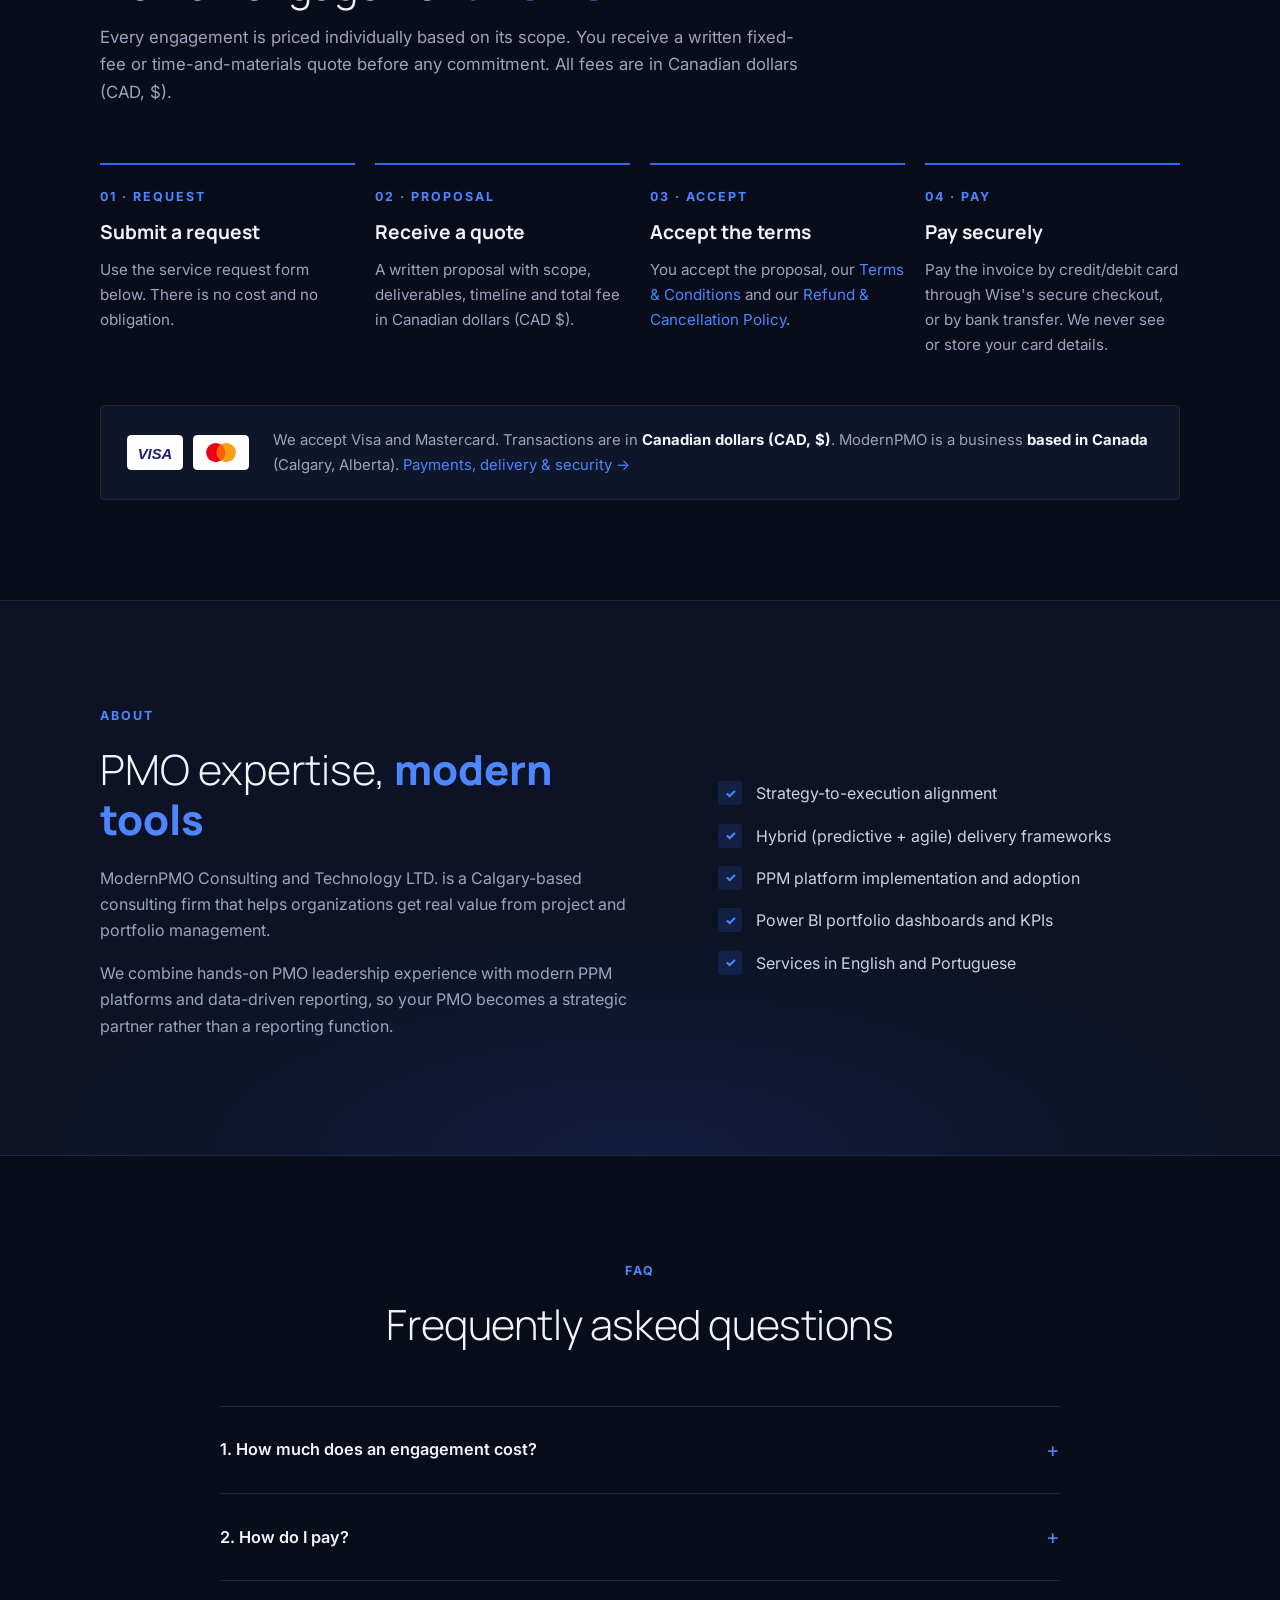
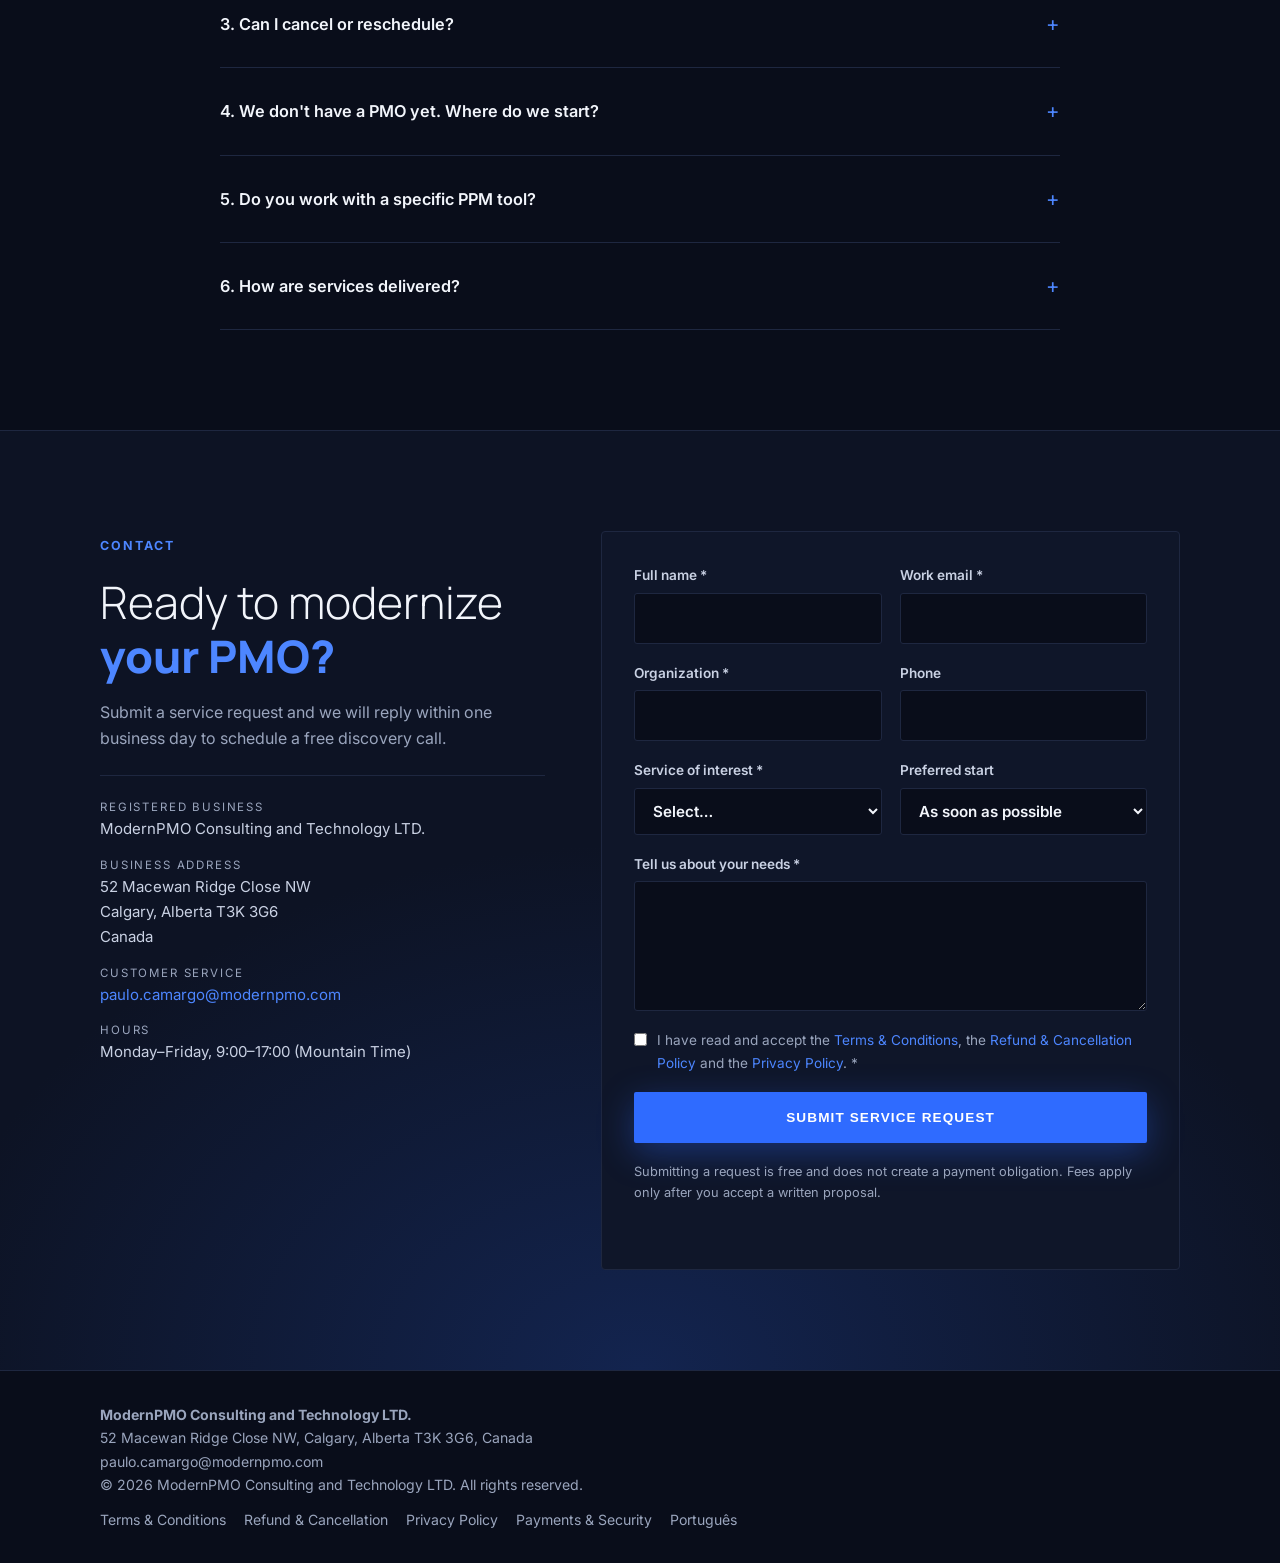
==== commit 9fea2e61: "Add Training section (PM, Microsoft 365, AI tools) and postal code Co-Authored-By: Claude Opus 5.5 <" ====
--- a/index.html
+++ b/index.html
@@ -24,6 +24,7 @@
       <a href="/" class="logo"><span class="logo-mark">M</span><span>Modern<span class="dot">PMO</span></span></a>
       <button class="menu-toggle" aria-label="Open menu" aria-expanded="false">☰</button>
       <ul class="nav-links">
+        <li><a href="#training">Training</a></li>
         <li><a href="#services">Services</a></li>
         <li><a href="#formats">Formats</a></li>
         <li><a href="#how-it-works">How it works</a></li>
@@ -52,6 +53,55 @@
       </div>
     </section>
 
+    <section id="training" class="alt">
+      <div class="container">
+        <div class="section-head">
+          <span class="eyebrow">Training</span>
+          <h2>Training that makes teams <strong>more productive</strong></h2>
+          <p>Practical, hands-on courses for professionals, project teams and leaders. Delivered live online or in-company, and adapted to your tools, processes and level of experience.</p>
+        </div>
+        <div class="grid grid-3">
+          <div class="card">
+            <div class="icon">◧</div>
+            <h3>Project Management</h3>
+            <p>Fundamentals to advanced: planning, scheduling, risk, stakeholders and reporting, using predictive, agile and hybrid approaches.</p>
+            <ul><li>Project management essentials</li><li>Agile, Scrum and hybrid delivery</li><li>PMO and portfolio management for leaders</li></ul>
+          </div>
+          <div class="card">
+            <div class="icon">▣</div>
+            <h3>Productivity with Microsoft 365</h3>
+            <p>Work smarter with the Microsoft tools your organization already pays for.</p>
+            <ul><li>Teams, SharePoint, OneDrive and Outlook</li><li>Excel, Planner, Loop and OneNote</li><li>Automation with Power Automate</li></ul>
+          </div>
+          <div class="card">
+            <div class="icon">▤</div>
+            <h3>Microsoft Tools for Project Management</h3>
+            <p>Plan, track and report projects using Microsoft's project and data tools.</p>
+            <ul><li>Microsoft Project and Planner</li><li>Power BI for project and portfolio reporting</li><li>Templates and dashboards you keep</li></ul>
+          </div>
+          <div class="card">
+            <div class="icon">✧</div>
+            <h3>AI Tools for Professionals</h3>
+            <p>Use AI assistants safely and effectively in everyday work, from writing to analysis.</p>
+            <ul><li>Microsoft 365 Copilot and AI assistants</li><li>Writing effective prompts</li><li>Responsible and secure use of AI</li></ul>
+          </div>
+          <div class="card">
+            <div class="icon">⌘</div>
+            <h3>AI-Assisted Development</h3>
+            <p>Build automations, scripts and reports faster with AI coding tools.</p>
+            <ul><li>VS Code with Claude (Claude Code)</li><li>Automating reports and data tasks</li><li>From idea to working tool, step by step</li></ul>
+          </div>
+          <div class="card">
+            <div class="icon">◈</div>
+            <h3>AI for Project Managers</h3>
+            <p>Apply AI to the real work of PMs and PMOs.</p>
+            <ul><li>Status reports, minutes and summaries</li><li>Risk analysis and planning support</li><li>AI governance for PMOs</li></ul>
+          </div>
+        </div>
+        <p class="training-note">Formats: half-day, full-day and multi-day courses · live online or in-company · open groups or private sessions for your team · English or Portuguese. Other topics on request. <a href="#contact">Request a training proposal →</a></p>
+      </div>
+    </section>
+
     <section id="services">
       <div class="container">
         <div class="section-head">
@@ -110,9 +160,9 @@
           </div>
           <div class="card">
             <div class="icon">✦</div>
-            <h3>Mentoring &amp; Training</h3>
-            <p>Mentoring for PMO leaders and project managers, plus hands-on training to embed new practices.</p>
-            <ul><li>1:1 mentoring for PMO leads and PMs</li><li>Live training sessions (remote or on-site)</li><li>Training materials</li></ul>
+            <h3>Mentoring &amp; Coaching</h3>
+            <p>Mentoring for PMO leaders and project managers to build confidence and embed new practices.</p>
+            <ul><li>1:1 mentoring for PMO leads and PMs</li><li>Group coaching sessions</li><li>Practical guides and templates</li></ul>
           </div>
         </div>
       </div>
@@ -127,9 +177,9 @@
         </div>
         <div class="formats">
           <div class="format">
-            <span class="dur">1 day</span>
-            <h3>Executive workshop</h3>
-            <p>Align leadership on portfolio priorities, governance and the role of the PMO.</p>
+            <span class="dur">½–3 days</span>
+            <h3>Training &amp; workshops</h3>
+            <p>Courses and executive workshops, live online or in-company.</p>
           </div>
           <div class="format">
             <span class="dur">2–3 wks</span>
@@ -272,7 +322,7 @@
           <p>Submit a service request and we will reply within one business day to schedule a free discovery call.</p>
           <address class="biz">
             <div><span class="lbl">Registered business</span>ModernPMO Consulting and Technology LTD.</div>
-            <div><span class="lbl">Business address</span>52 Macewan Ridge Close NW<br>Calgary, Alberta [POSTAL CODE]<br>Canada</div>
+            <div><span class="lbl">Business address</span>52 Macewan Ridge Close NW<br>Calgary, Alberta T3K 3G6<br>Canada</div>
             <div><span class="lbl">Customer service</span><a href="mailto:paulo.camargo@modernpmo.com">paulo.camargo@modernpmo.com</a></div>
             <div><span class="lbl">Hours</span>Monday–Friday, 9:00–17:00 (Mountain Time)</div>
           </address>
@@ -295,6 +345,12 @@
             <label>Service of interest *
               <select name="service" required>
                 <option value="">Select…</option>
+                <option>Training – Project Management</option>
+                <option>Training – Productivity with Microsoft 365</option>
+                <option>Training – Microsoft tools for project management</option>
+                <option>Training – AI tools (VS Code with Claude, Copilot, etc.)</option>
+                <option>Training – AI for project managers</option>
+                <option>Training – other topic</option>
                 <option>PMO diagnostic</option>
                 <option>PMO implementation</option>
                 <option>PMO improvement</option>
@@ -303,8 +359,7 @@
                 <option>Portfolio management</option>
                 <option>Governance &amp; methodology</option>
                 <option>Reporting &amp; Power BI</option>
-                <option>Mentoring &amp; training</option>
-                <option>Executive workshop</option>
+                <option>Mentoring &amp; coaching</option>
                 <option>Not sure yet</option>
               </select>
             </label>
@@ -330,7 +385,7 @@
     <div class="container footer-inner">
       <div>
         <strong>ModernPMO Consulting and Technology LTD.</strong><br>
-        52 Macewan Ridge Close NW, Calgary, Alberta [POSTAL CODE], Canada<br>
+        52 Macewan Ridge Close NW, Calgary, Alberta T3K 3G6, Canada<br>
         <a href="mailto:paulo.camargo@modernpmo.com">paulo.camargo@modernpmo.com</a><br>
         © <span id="year"></span> ModernPMO Consulting and Technology LTD. All rights reserved.
       </div>
--- a/assets/styles.css
+++ b/assets/styles.css
@@ -285,3 +285,5 @@
 .card-marks svg { width: 56px; height: 35px; display: block; }
 .step a { color: var(--brand-light); }
 @media (max-width: 720px) { .pay-strip { flex-direction: column; align-items: flex-start; } }
+
+.training-note { margin-top: 32px; color: var(--muted); font-size: 0.95rem; border-left: 2px solid var(--brand); padding-left: 16px; }
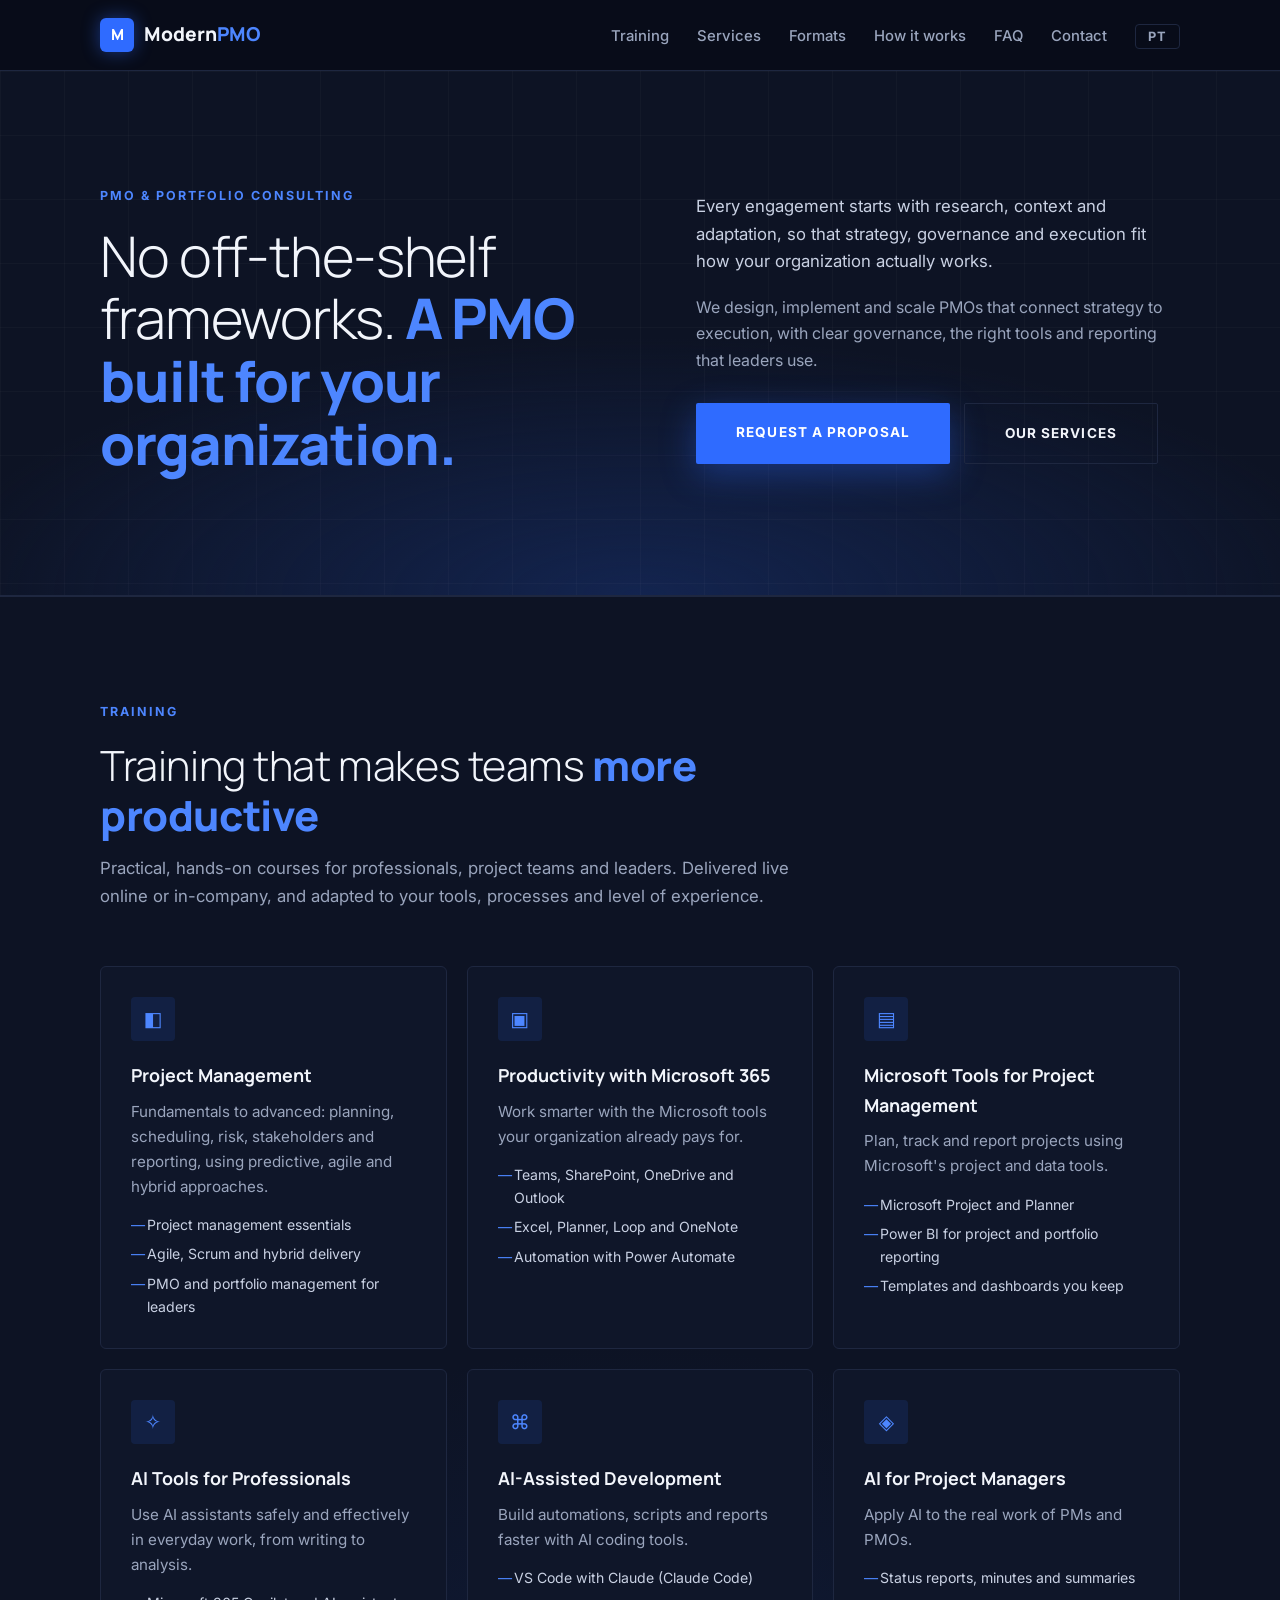
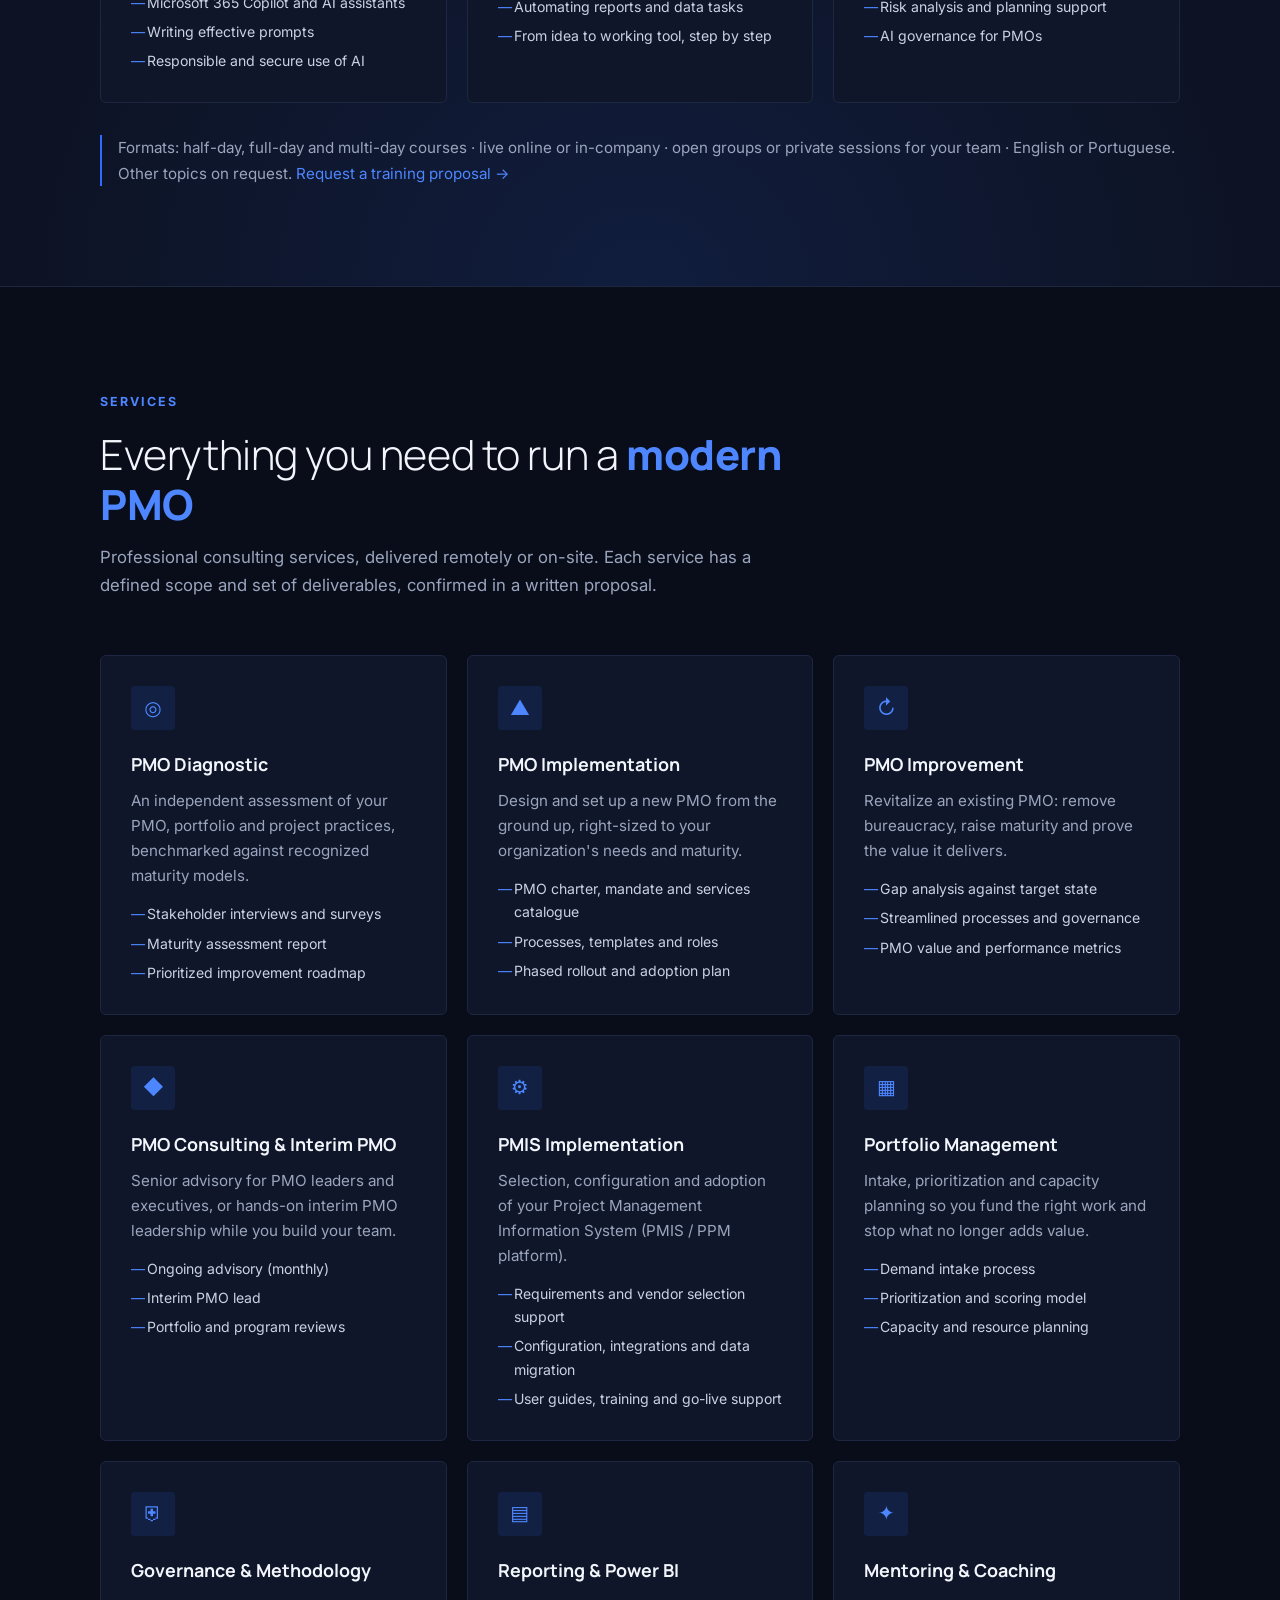
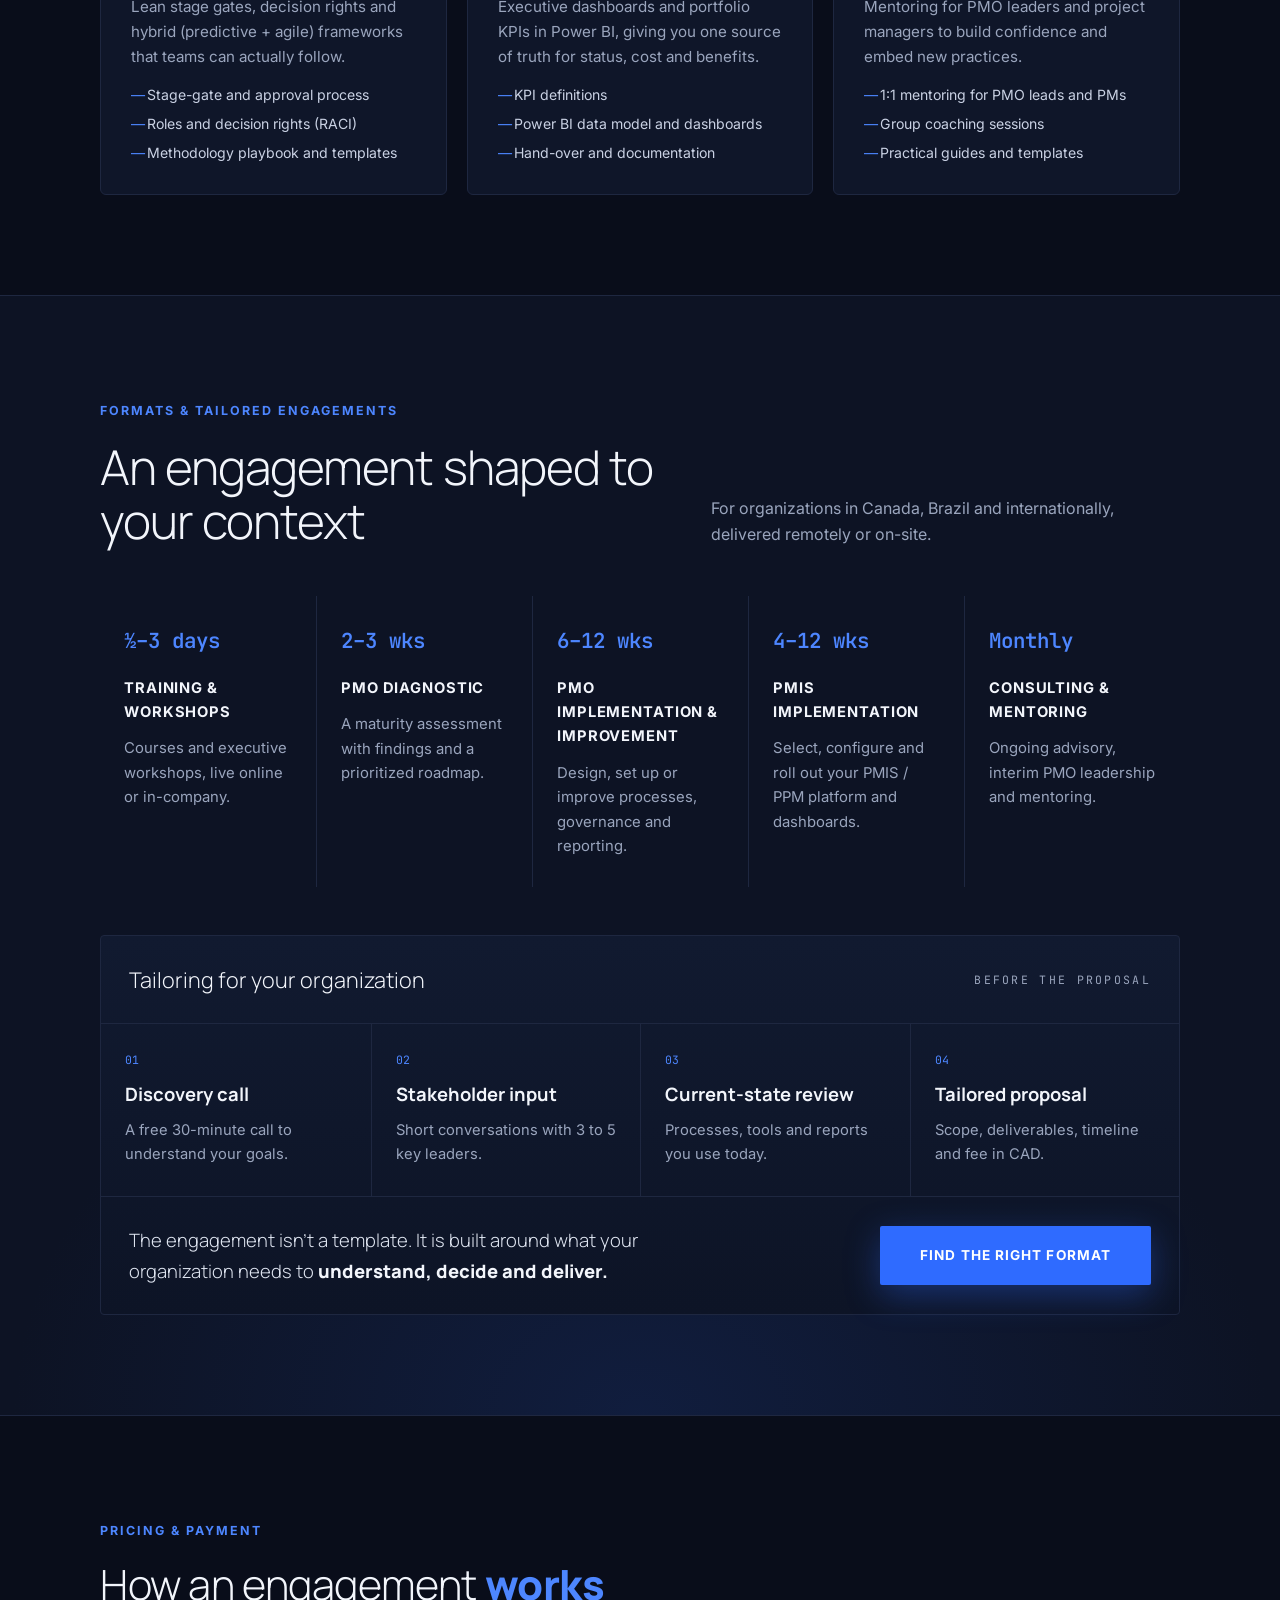
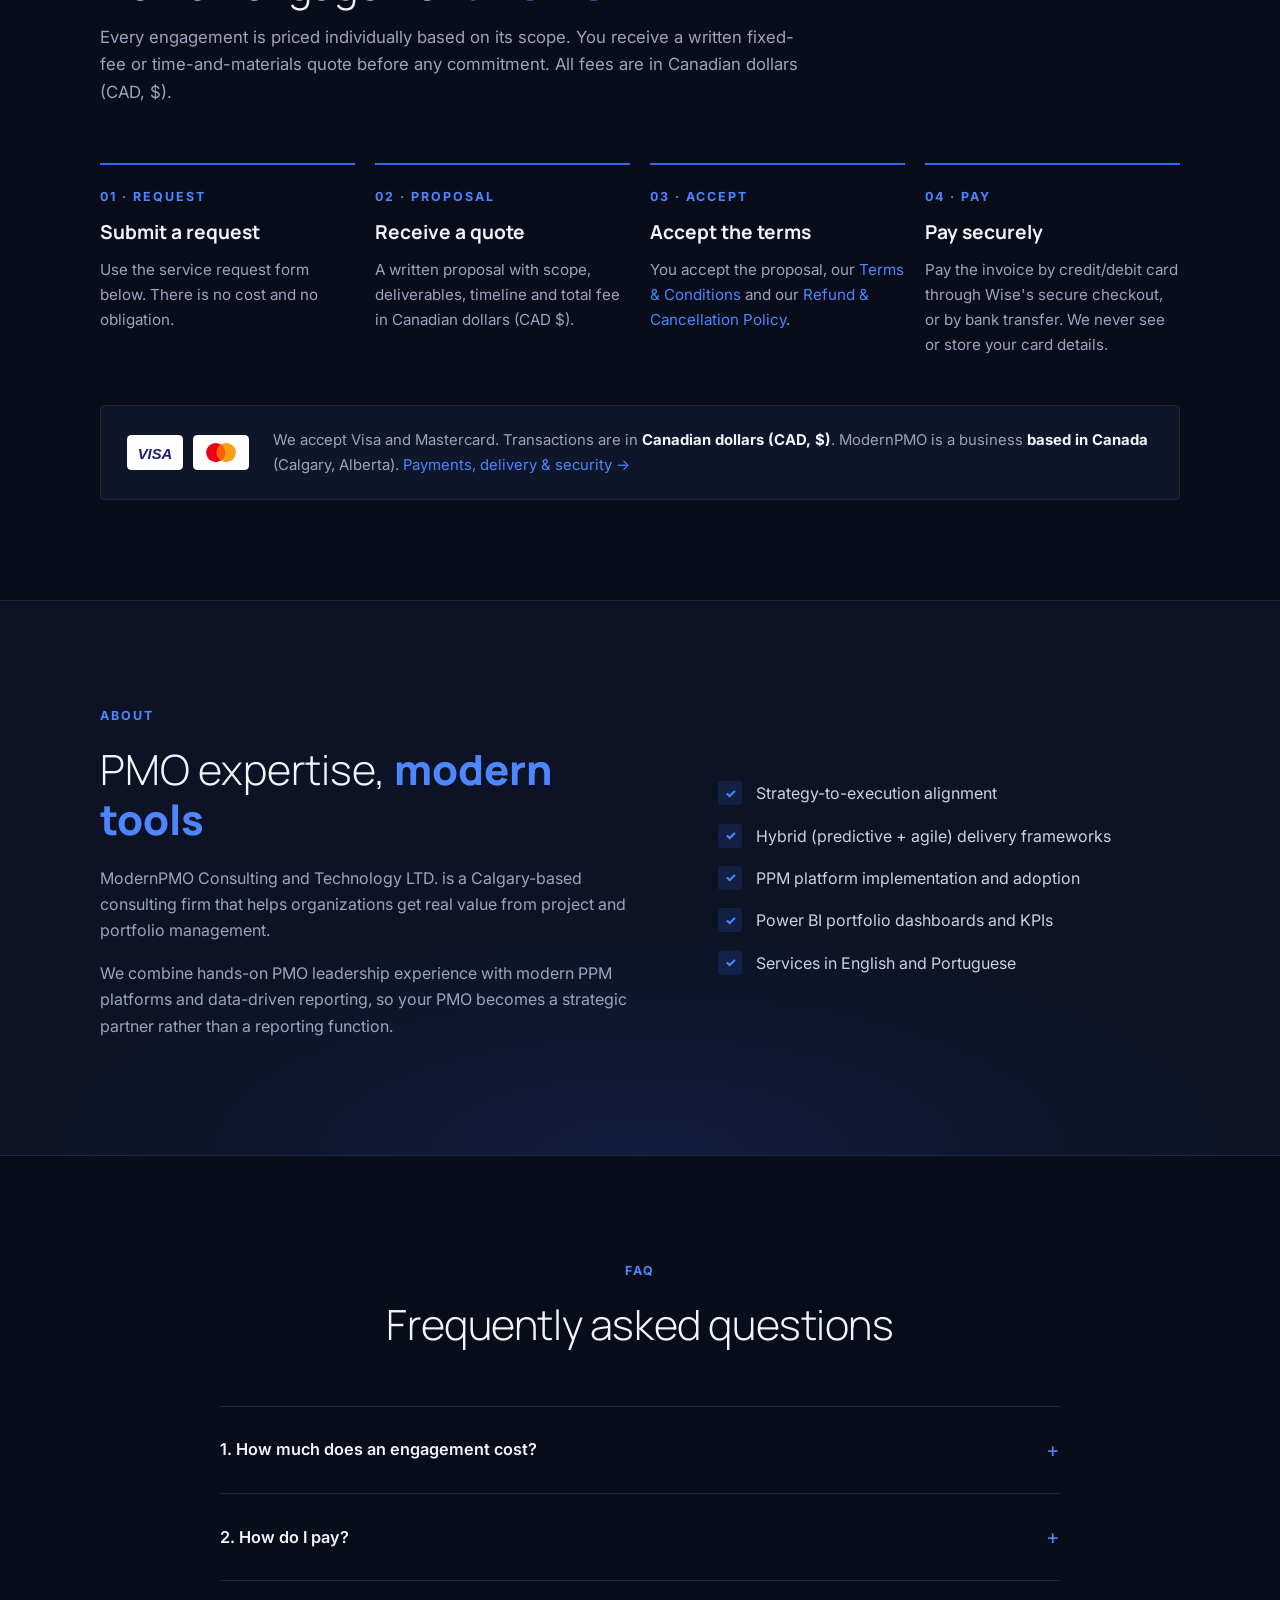
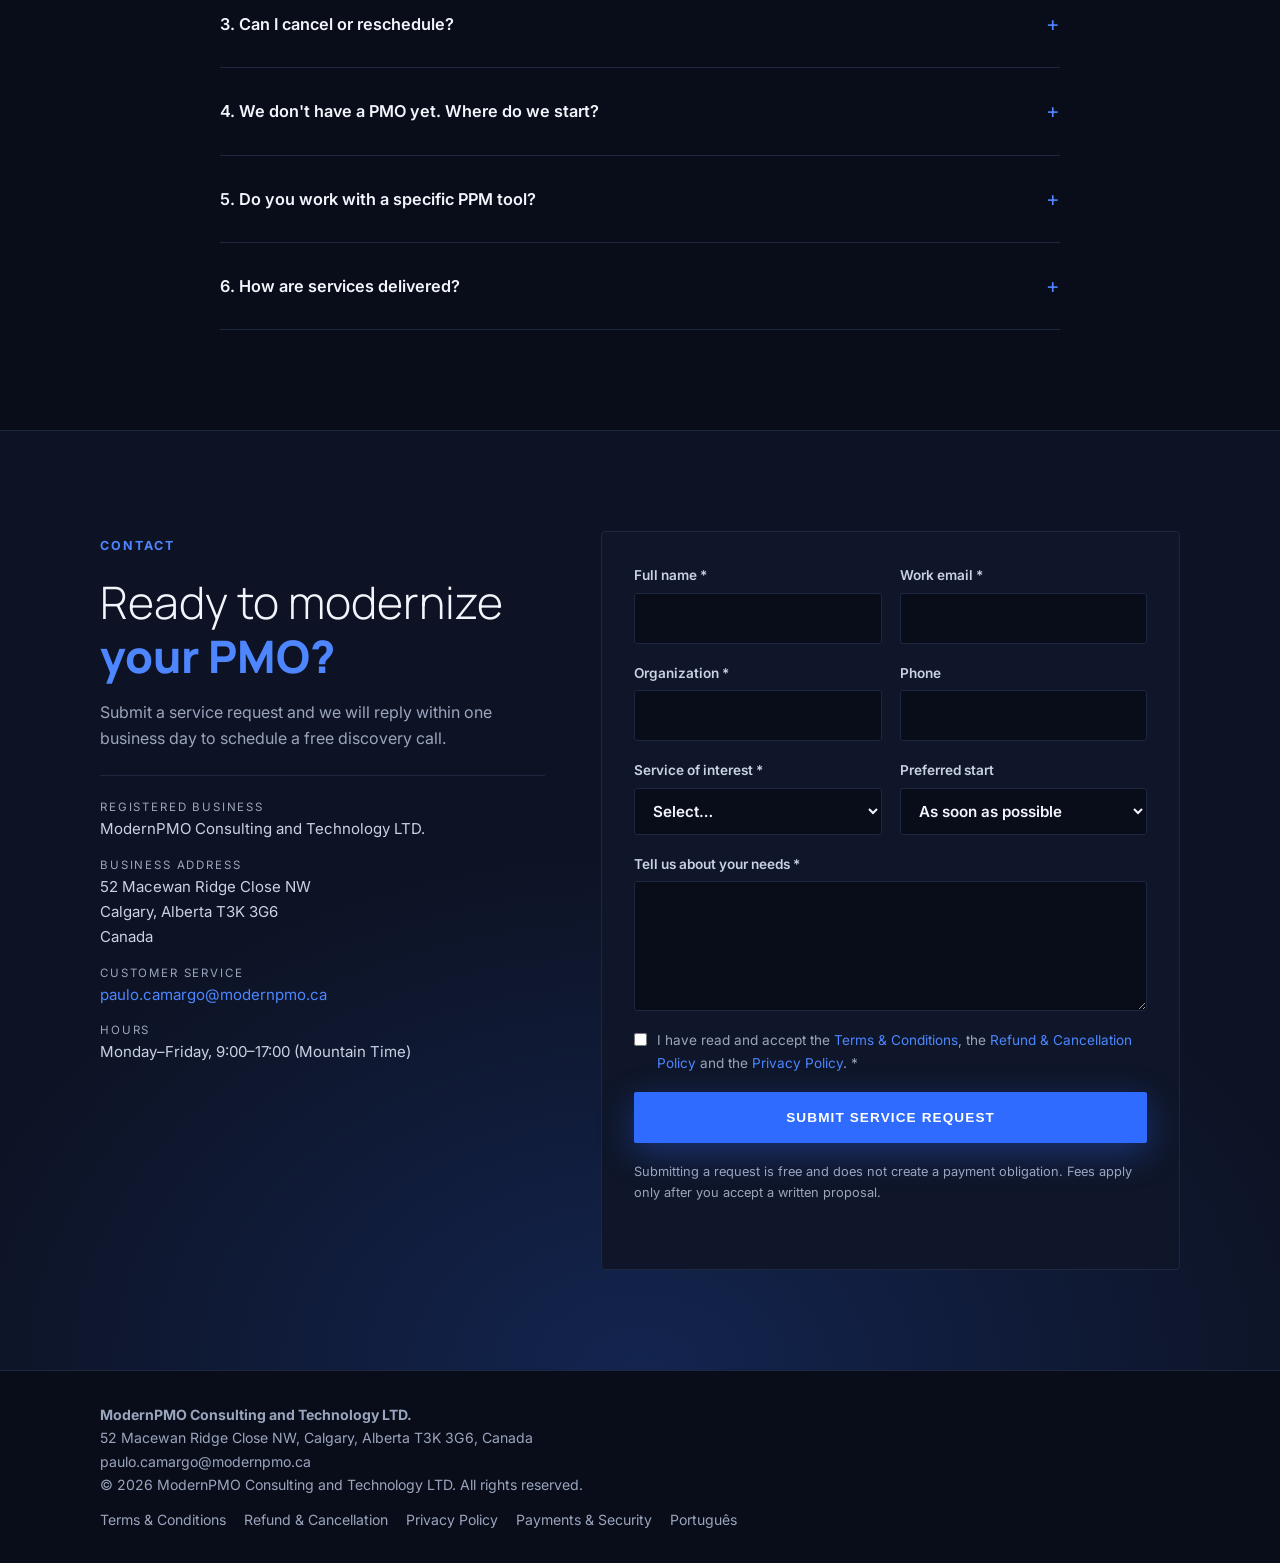
==== commit 8e616bf5: "Use paulo.camargo@modernpmo.ca as contact and form address Co-Authored-By: Claude Opus 5.5 <noreply@" ====
--- a/index.html
+++ b/index.html
@@ -323,12 +323,12 @@
           <address class="biz">
             <div><span class="lbl">Registered business</span>ModernPMO Consulting and Technology LTD.</div>
             <div><span class="lbl">Business address</span>52 Macewan Ridge Close NW<br>Calgary, Alberta T3K 3G6<br>Canada</div>
-            <div><span class="lbl">Customer service</span><a href="mailto:paulo.camargo@modernpmo.com">paulo.camargo@modernpmo.com</a></div>
+            <div><span class="lbl">Customer service</span><a href="mailto:paulo.camargo@modernpmo.ca">paulo.camargo@modernpmo.ca</a></div>
             <div><span class="lbl">Hours</span>Monday–Friday, 9:00–17:00 (Mountain Time)</div>
           </address>
         </div>
 
-        <form class="form" action="https://formsubmit.co/paulo.camargo@modernpmo.com" method="POST">
+        <form class="form" action="https://formsubmit.co/paulo.camargo@modernpmo.ca" method="POST">
           <input type="hidden" name="_subject" value="New service request – modernpmo.ca">
           <input type="hidden" name="_next" value="https://modernpmo.ca/thanks.html">
           <input type="hidden" name="_template" value="table">
@@ -386,7 +386,7 @@
       <div>
         <strong>ModernPMO Consulting and Technology LTD.</strong><br>
         52 Macewan Ridge Close NW, Calgary, Alberta T3K 3G6, Canada<br>
-        <a href="mailto:paulo.camargo@modernpmo.com">paulo.camargo@modernpmo.com</a><br>
+        <a href="mailto:paulo.camargo@modernpmo.ca">paulo.camargo@modernpmo.ca</a><br>
         © <span id="year"></span> ModernPMO Consulting and Technology LTD. All rights reserved.
       </div>
       <nav class="footer-legal" aria-label="Legal">
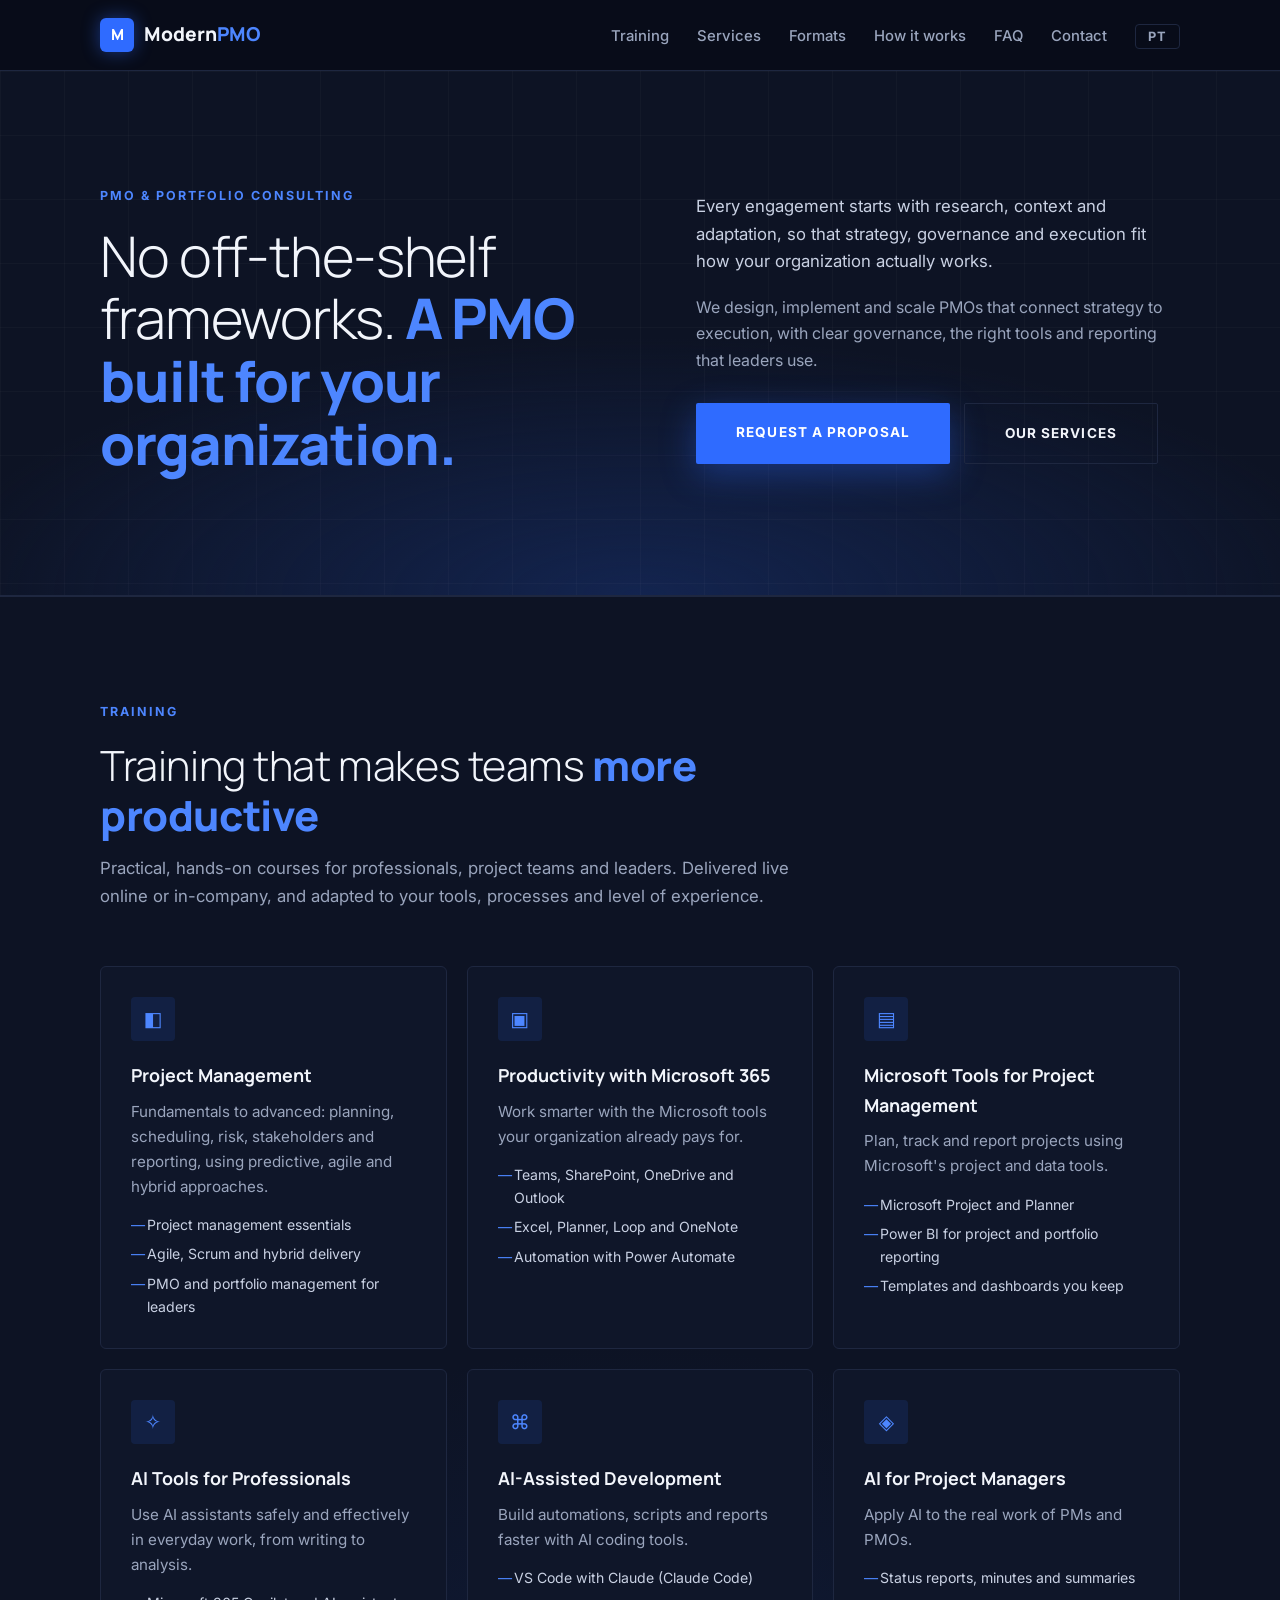
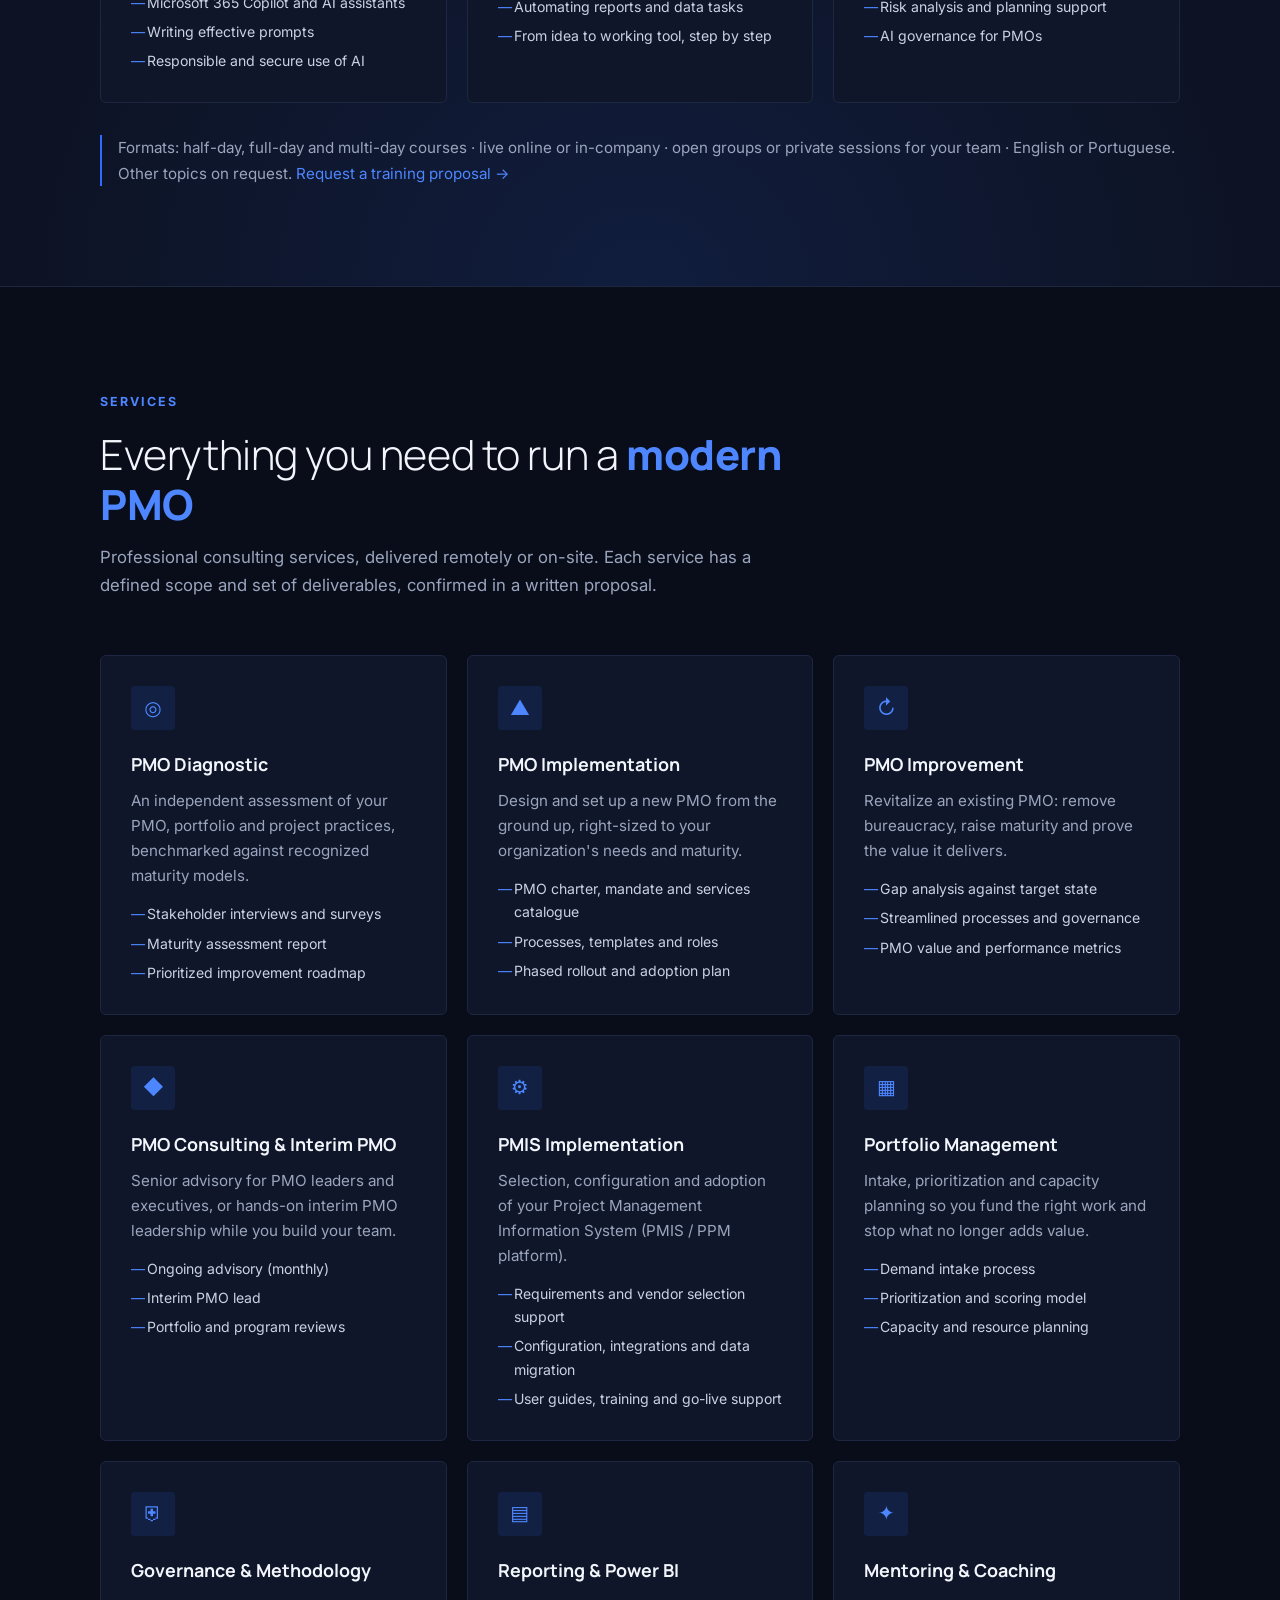
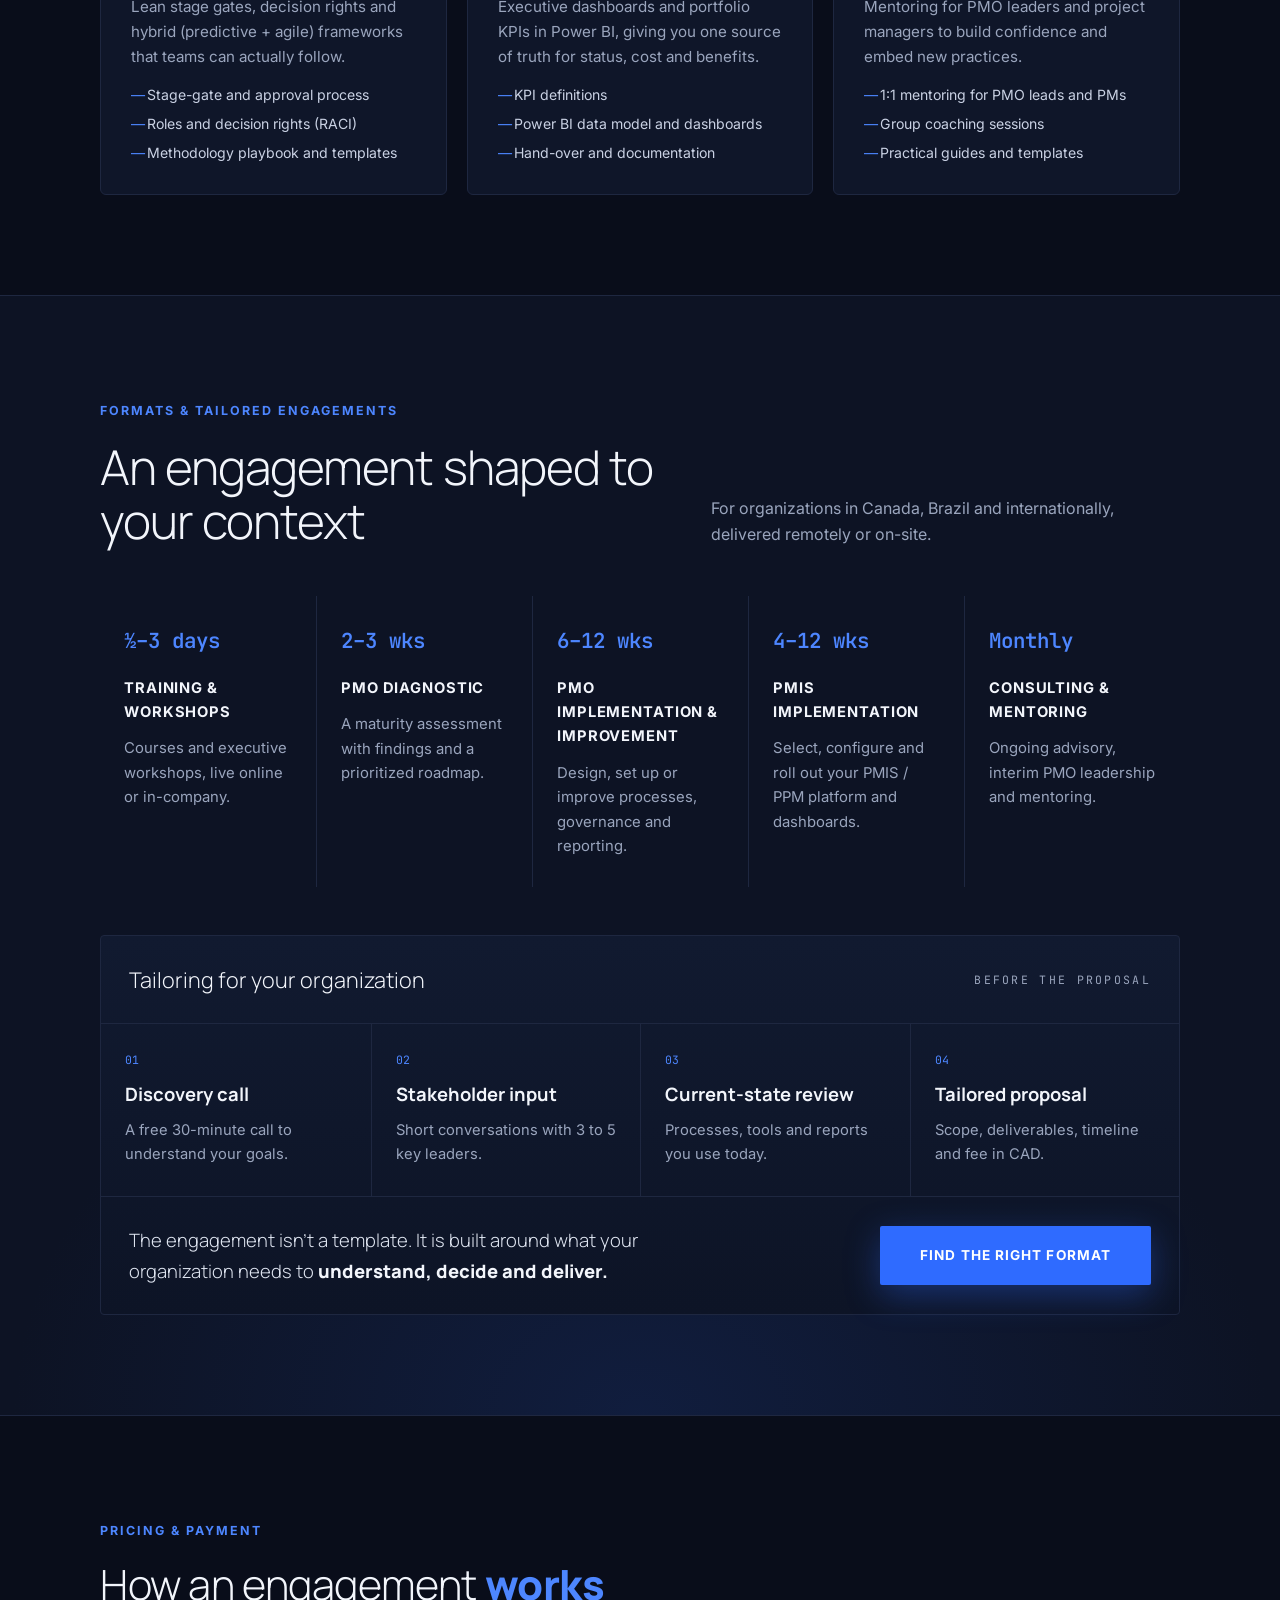
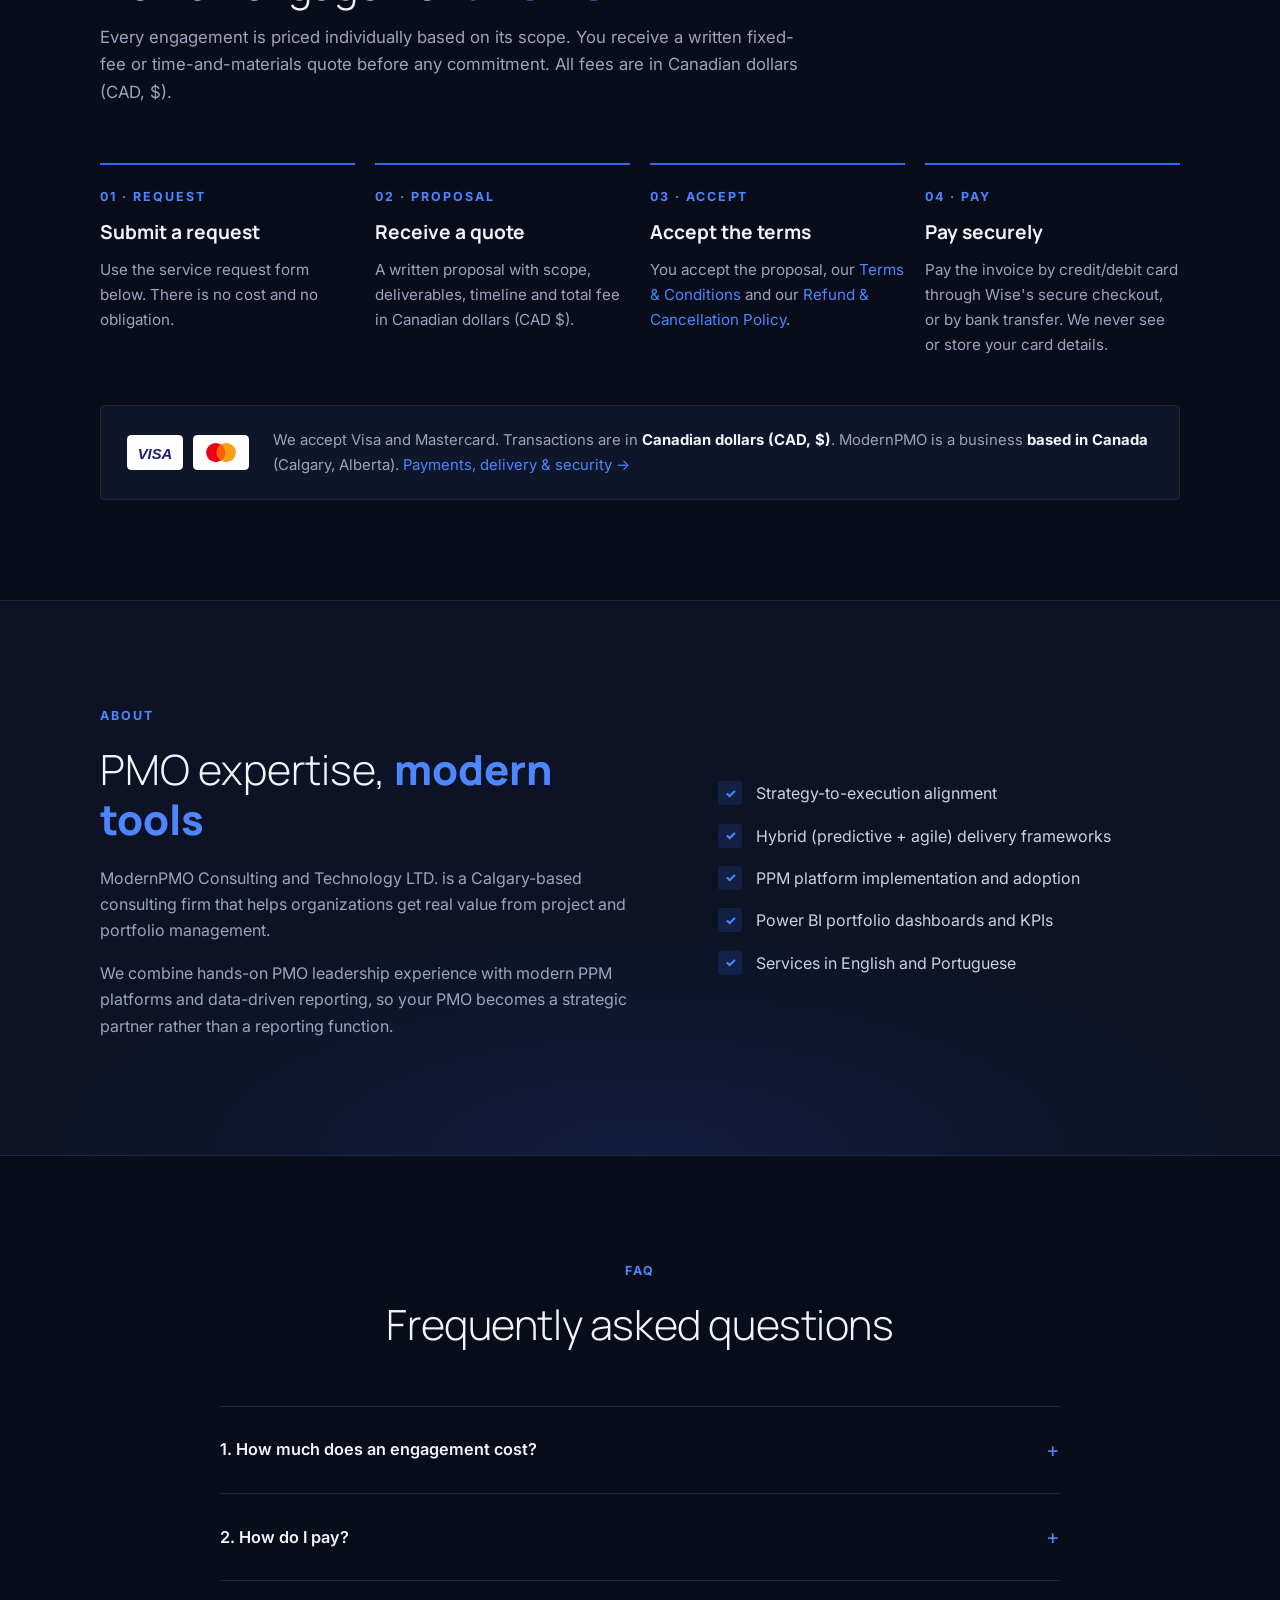
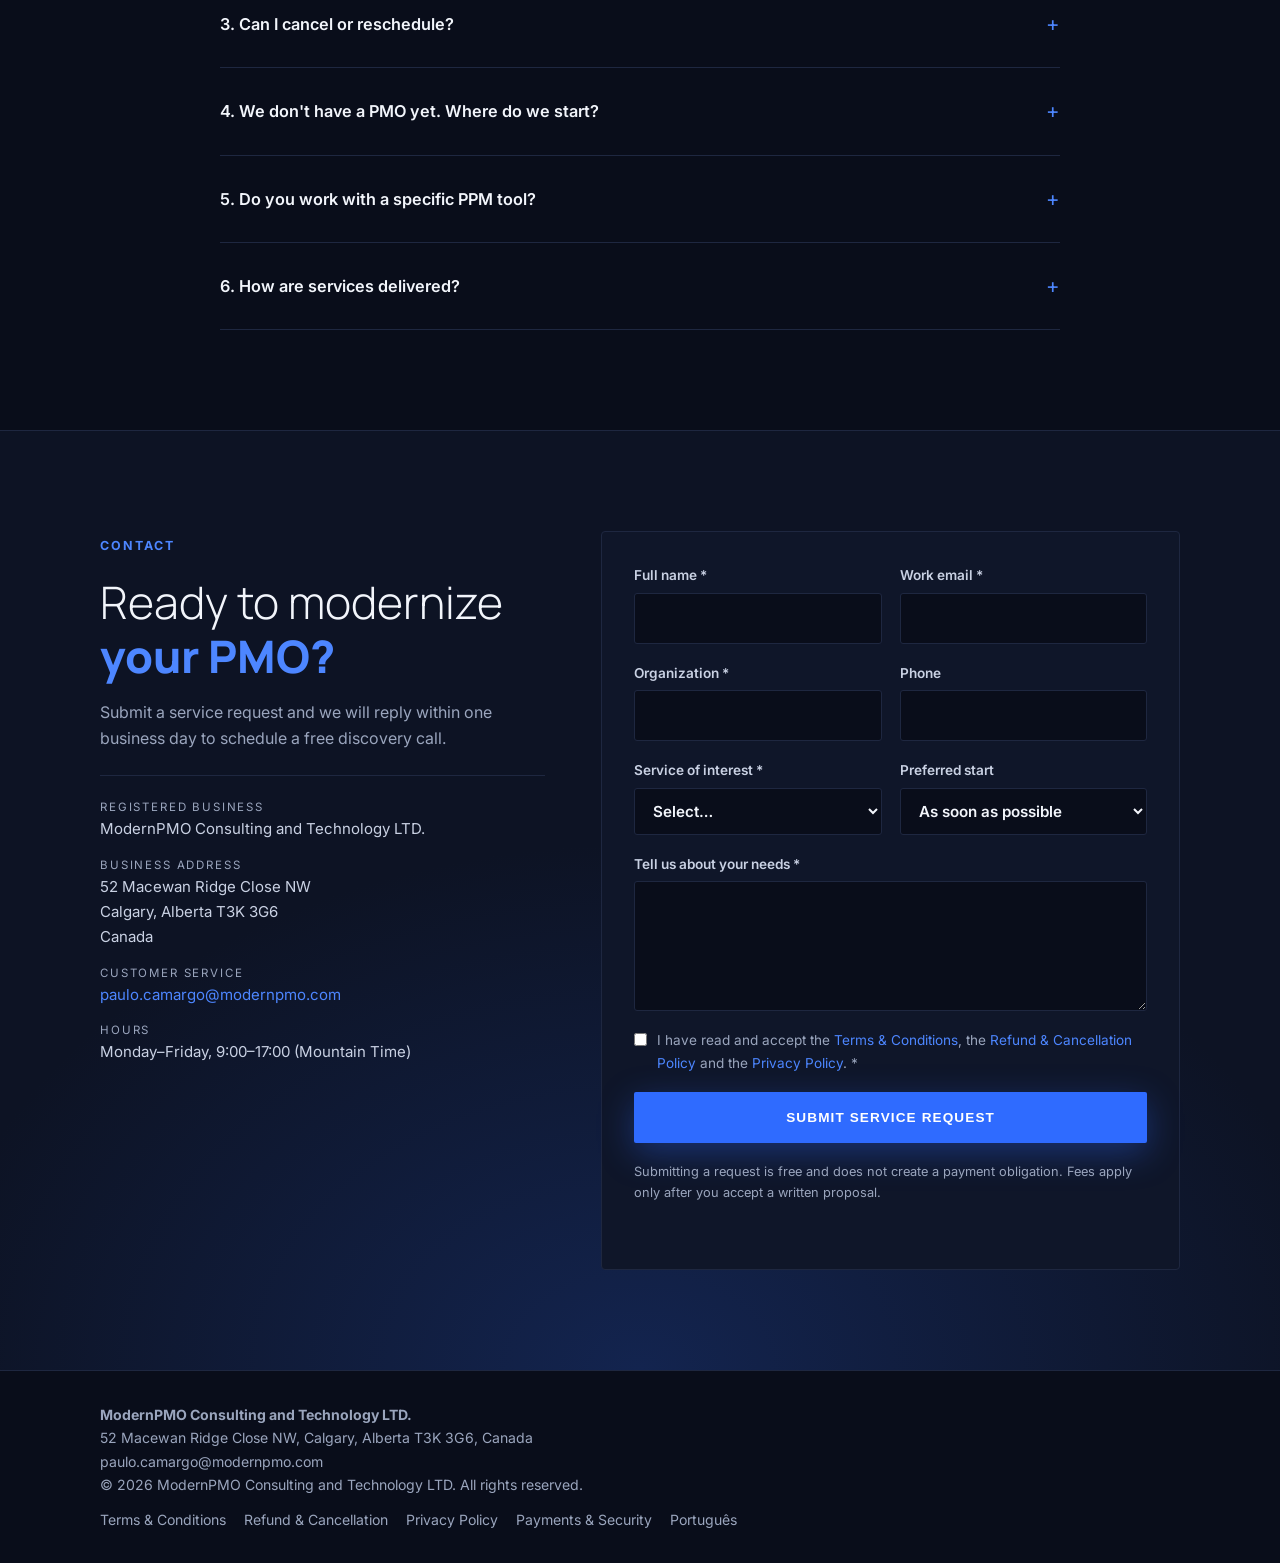
==== commit 5a377356: "Use paulo.camargo@modernpmo.com until the .ca mailbox is ready Co-Authored-By: Claude Opus 5.5 <nore" ====
--- a/index.html
+++ b/index.html
@@ -323,12 +323,12 @@
           <address class="biz">
             <div><span class="lbl">Registered business</span>ModernPMO Consulting and Technology LTD.</div>
             <div><span class="lbl">Business address</span>52 Macewan Ridge Close NW<br>Calgary, Alberta T3K 3G6<br>Canada</div>
-            <div><span class="lbl">Customer service</span><a href="mailto:paulo.camargo@modernpmo.ca">paulo.camargo@modernpmo.ca</a></div>
+            <div><span class="lbl">Customer service</span><a href="mailto:paulo.camargo@modernpmo.com">paulo.camargo@modernpmo.com</a></div>
             <div><span class="lbl">Hours</span>Monday–Friday, 9:00–17:00 (Mountain Time)</div>
           </address>
         </div>
 
-        <form class="form" action="https://formsubmit.co/paulo.camargo@modernpmo.ca" method="POST">
+        <form class="form" action="https://formsubmit.co/paulo.camargo@modernpmo.com" method="POST">
           <input type="hidden" name="_subject" value="New service request – modernpmo.ca">
           <input type="hidden" name="_next" value="https://modernpmo.ca/thanks.html">
           <input type="hidden" name="_template" value="table">
@@ -386,7 +386,7 @@
       <div>
         <strong>ModernPMO Consulting and Technology LTD.</strong><br>
         52 Macewan Ridge Close NW, Calgary, Alberta T3K 3G6, Canada<br>
-        <a href="mailto:paulo.camargo@modernpmo.ca">paulo.camargo@modernpmo.ca</a><br>
+        <a href="mailto:paulo.camargo@modernpmo.com">paulo.camargo@modernpmo.com</a><br>
         © <span id="year"></span> ModernPMO Consulting and Technology LTD. All rights reserved.
       </div>
       <nav class="footer-legal" aria-label="Legal">
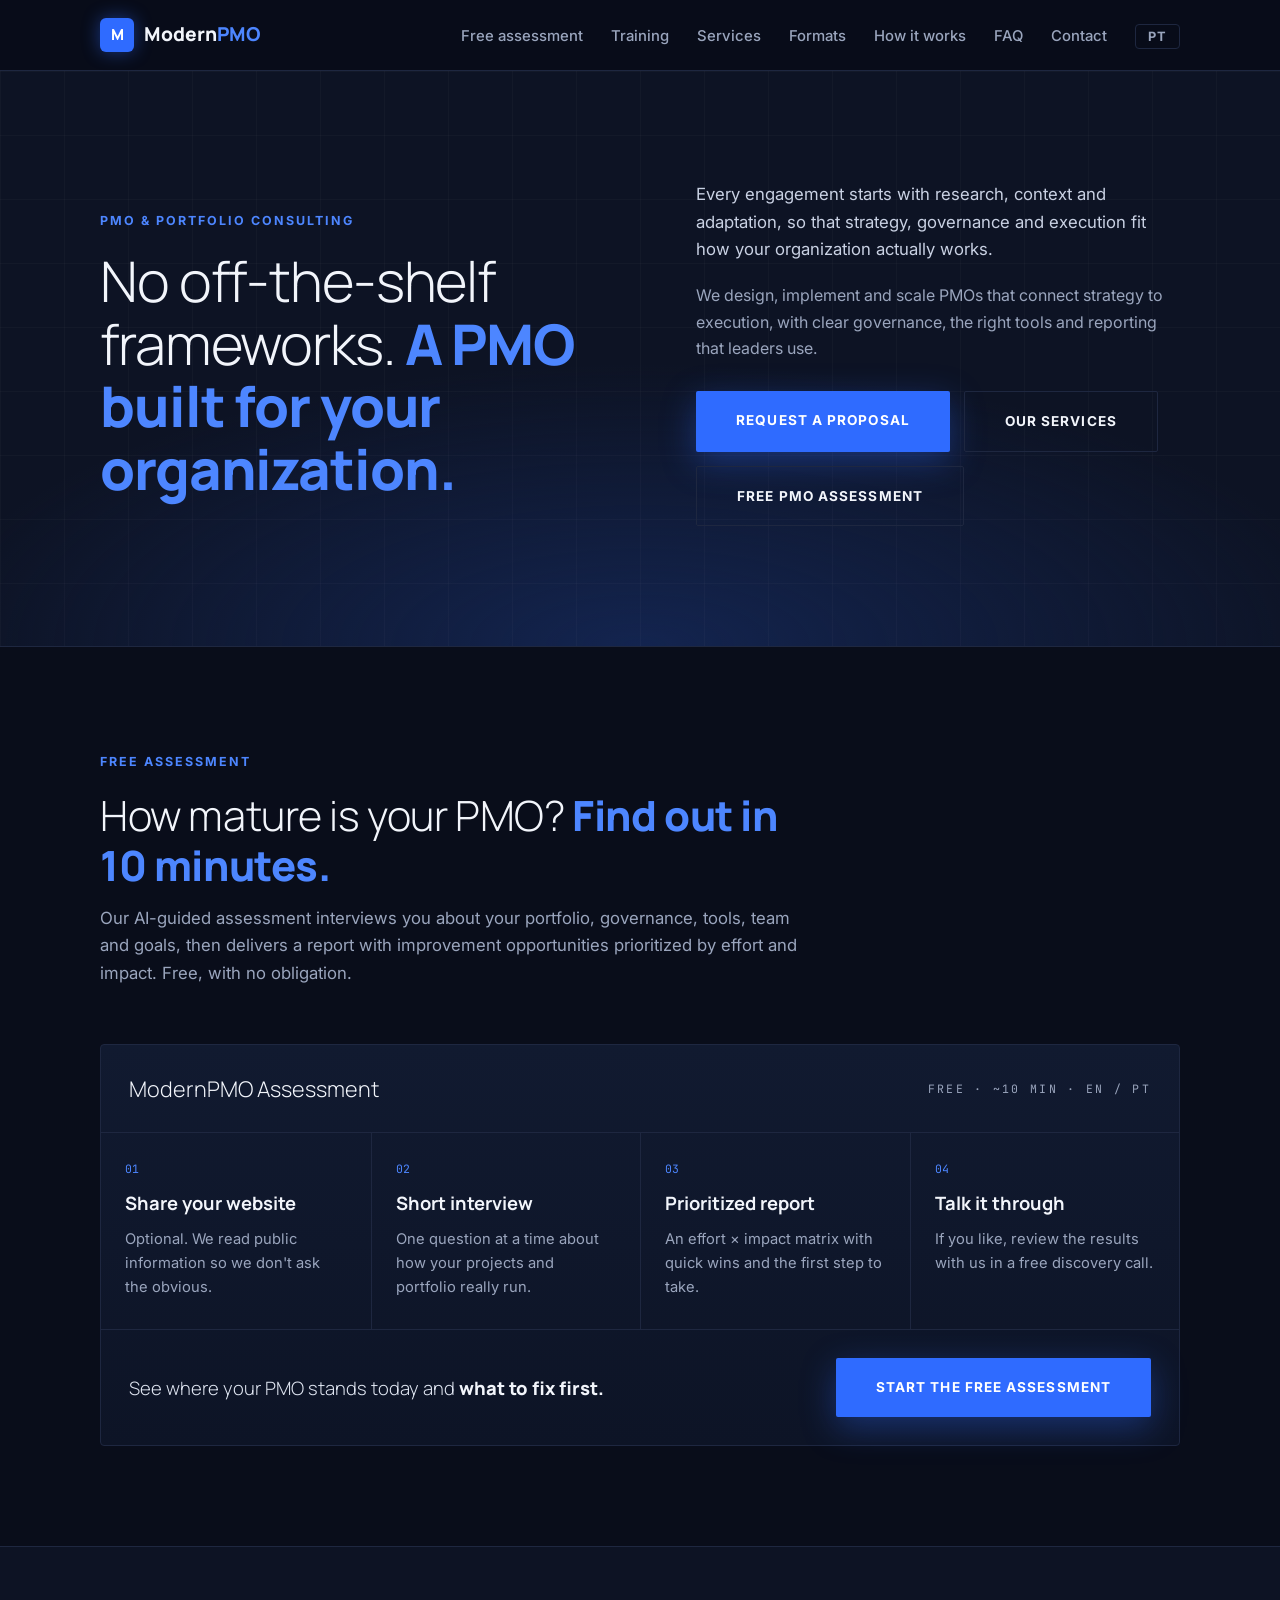
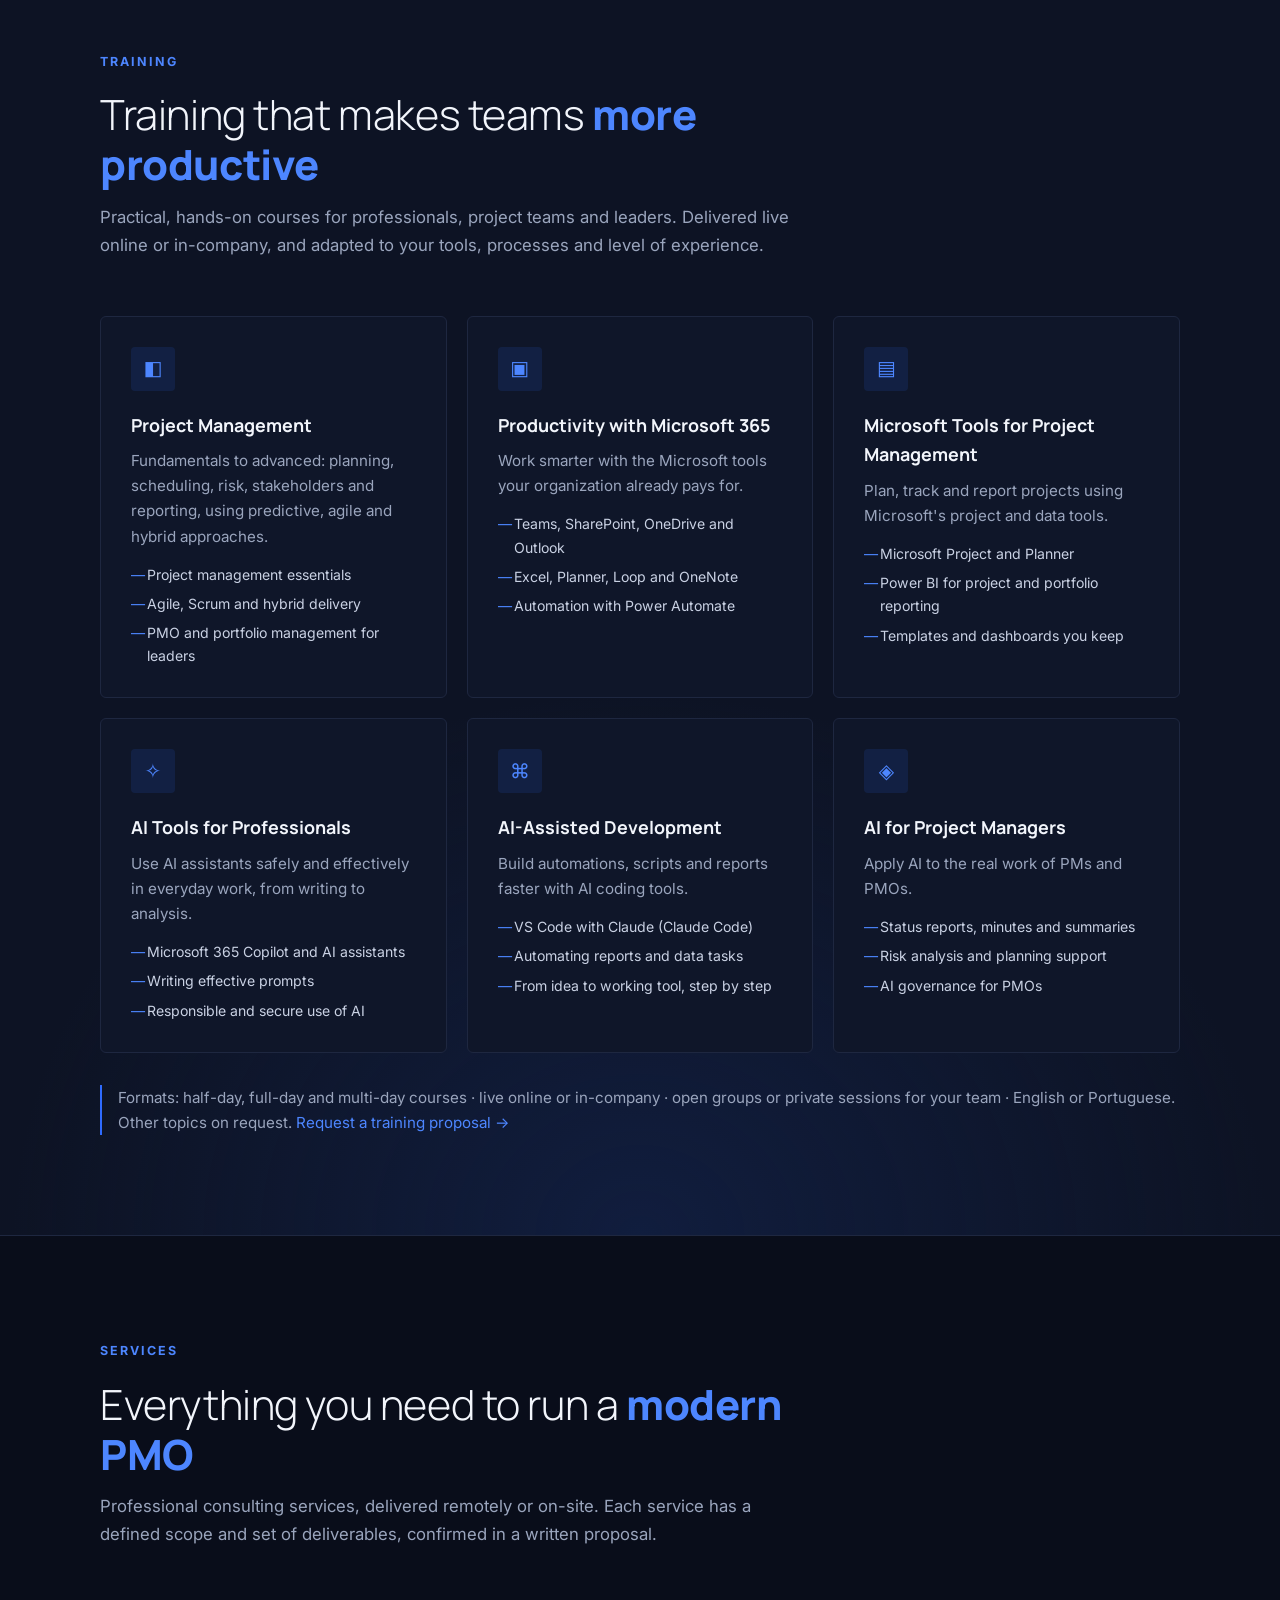
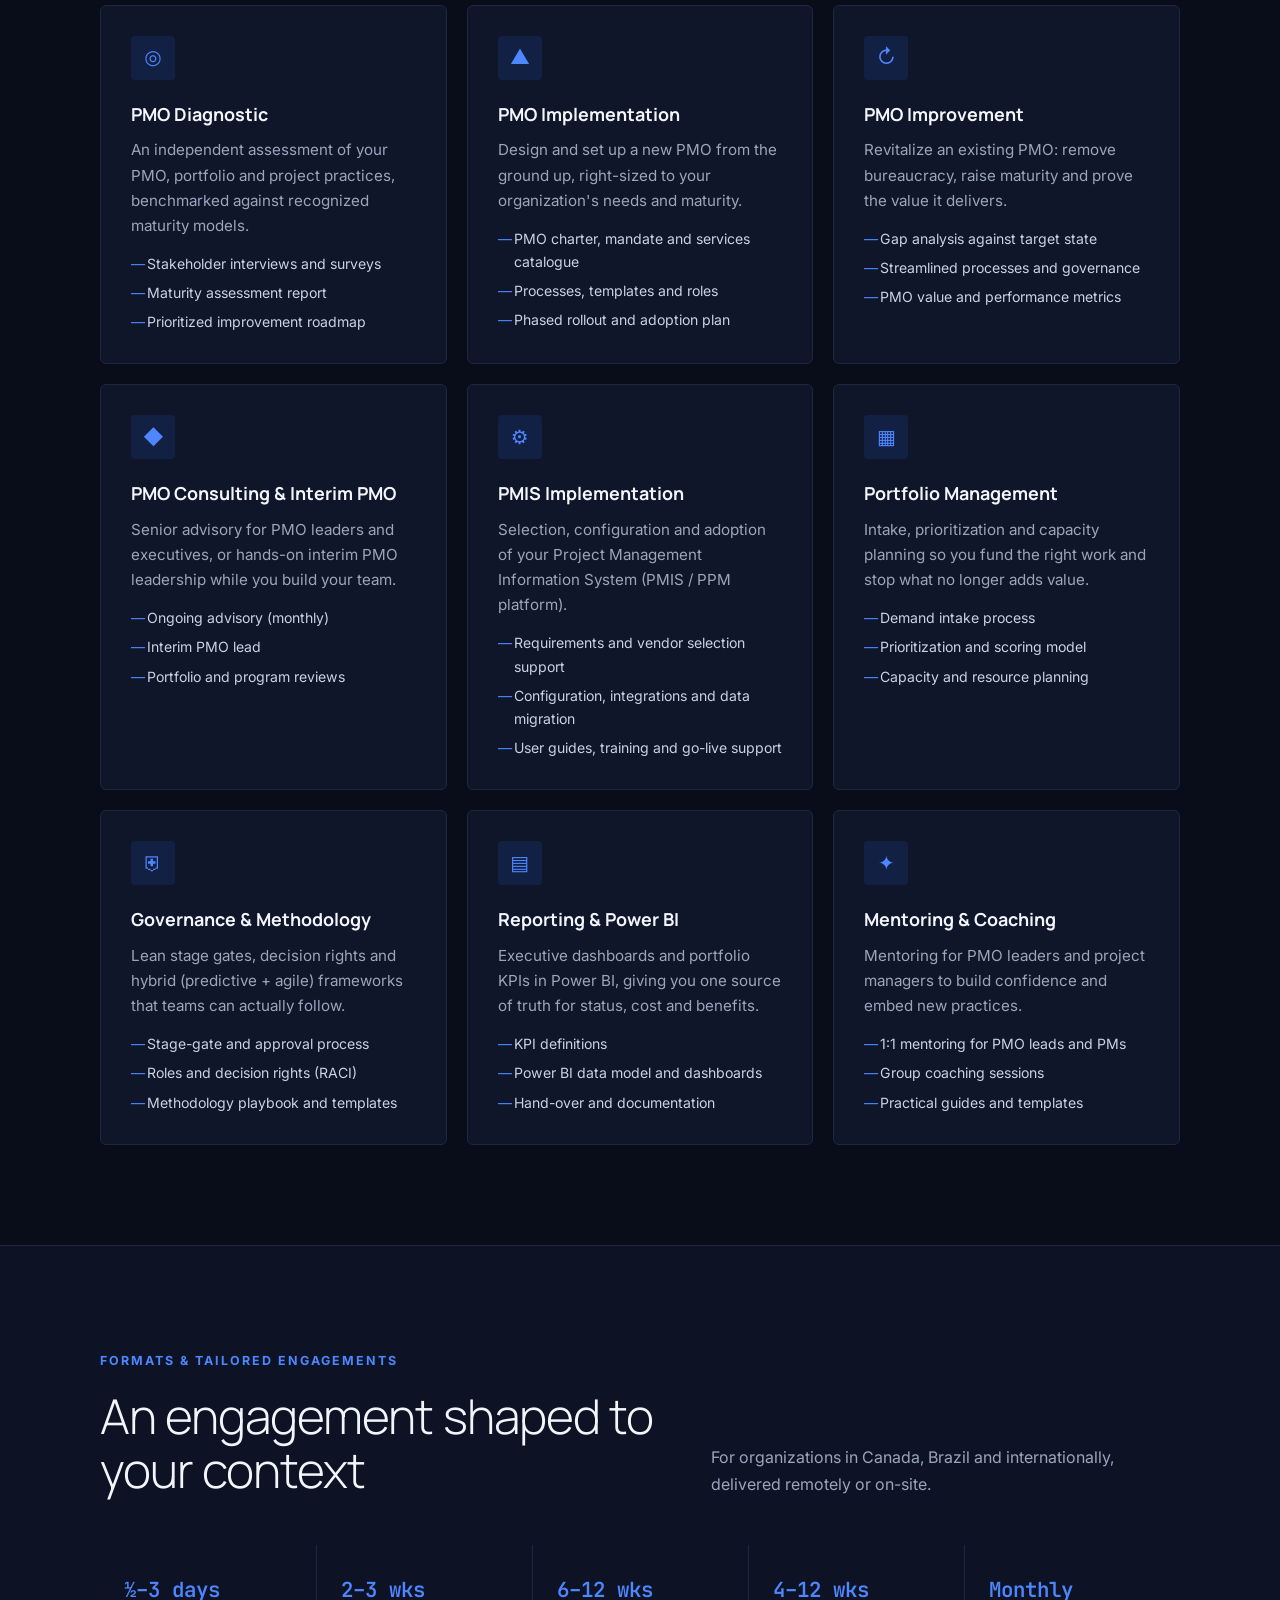
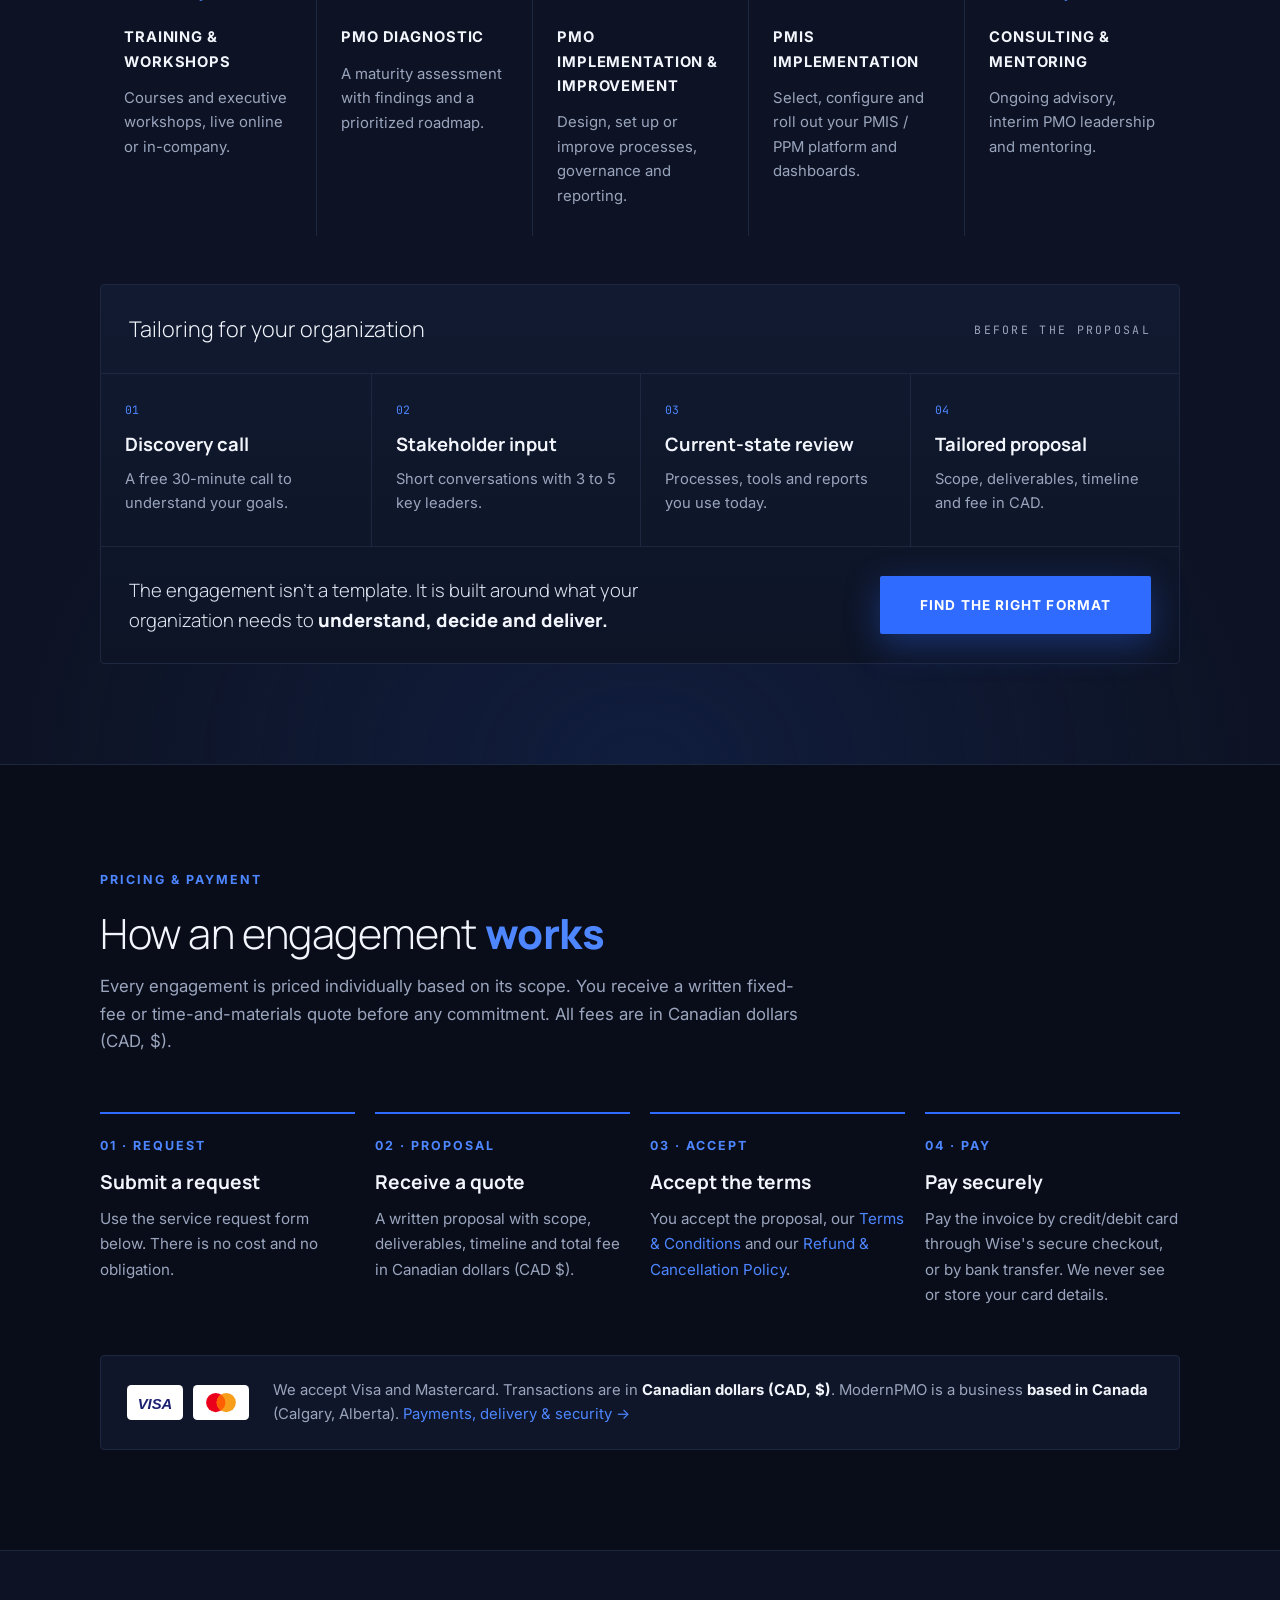
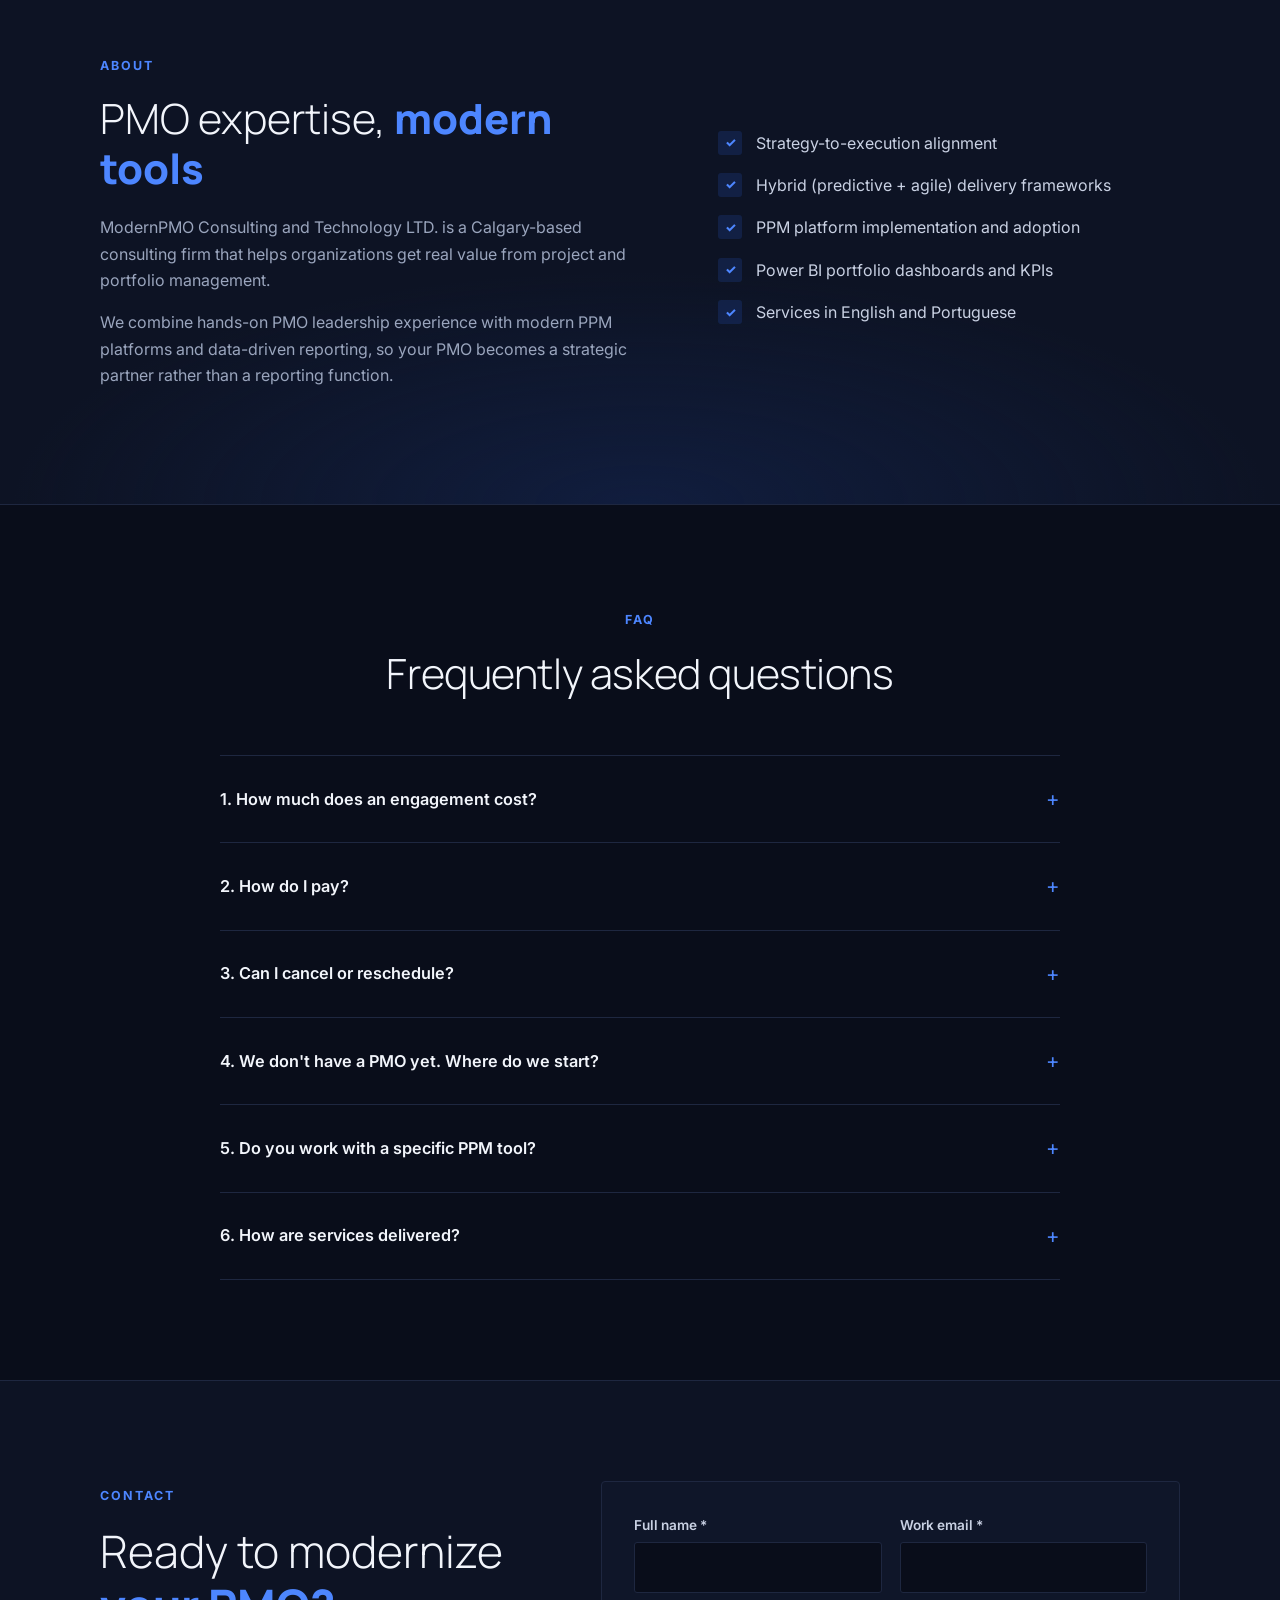
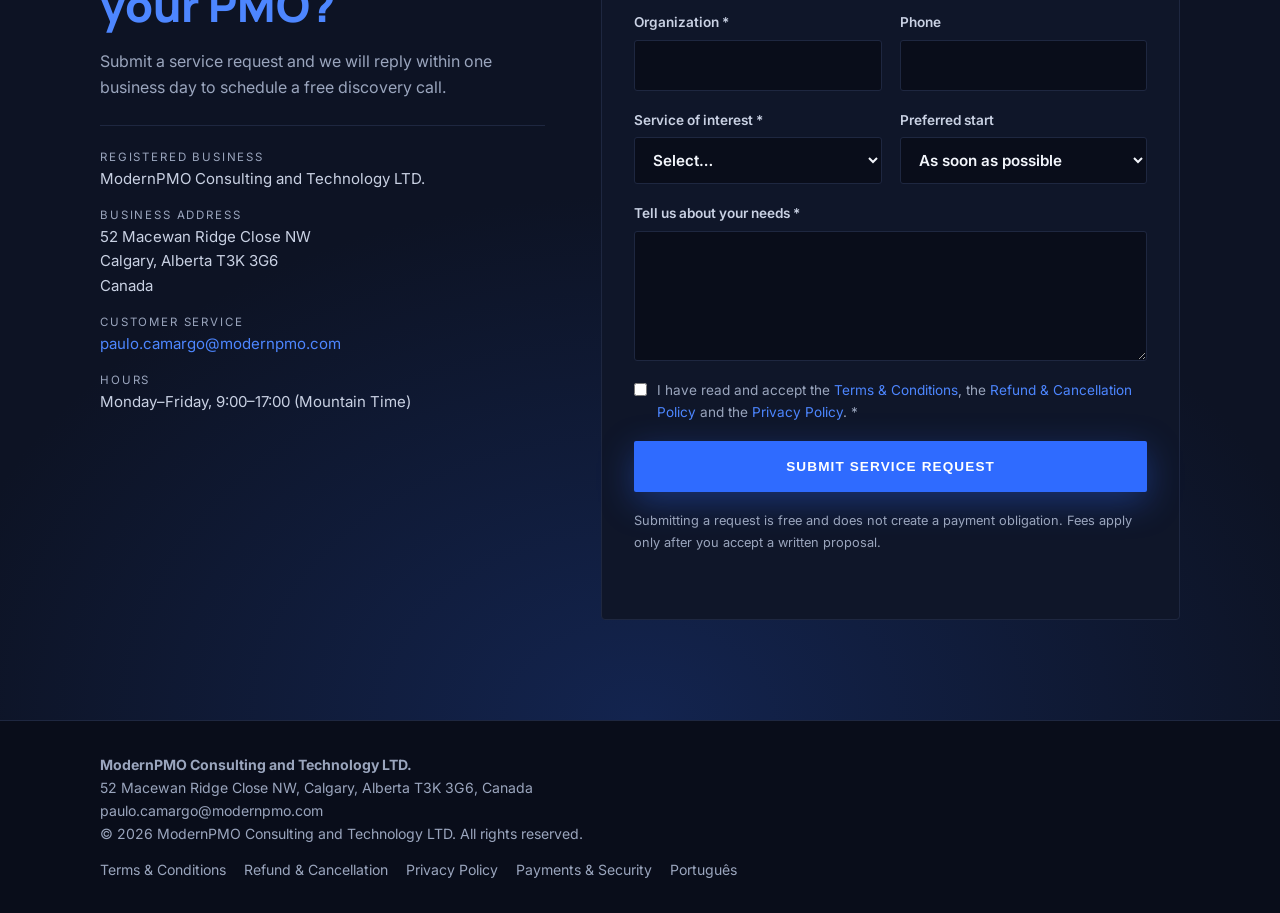
==== commit 141c6f2c: "✨ feat: add free PMO assessment section (EN/PT) - New "Free assessment" / "Diagnóstico gratuito" sec" ====
--- a/index.html
+++ b/index.html
@@ -24,6 +24,7 @@
       <a href="/" class="logo"><span class="logo-mark">M</span><span>Modern<span class="dot">PMO</span></span></a>
       <button class="menu-toggle" aria-label="Open menu" aria-expanded="false">☰</button>
       <ul class="nav-links">
+        <li><a href="#assessment">Free assessment</a></li>
         <li><a href="#training">Training</a></li>
         <li><a href="#services">Services</a></li>
         <li><a href="#formats">Formats</a></li>
@@ -48,6 +49,33 @@
           <div class="hero-actions">
             <a href="#contact" class="btn btn-primary">Request a proposal</a>
             <a href="#services" class="btn btn-ghost">Our services</a>
+            <a href="https://assessment.modernpmo.ca/en" class="btn btn-ghost">Free PMO assessment</a>
+          </div>
+        </div>
+      </div>
+    </section>
+
+    <section id="assessment">
+      <div class="container">
+        <div class="section-head">
+          <span class="eyebrow">Free assessment</span>
+          <h2>How mature is your PMO? <strong>Find out in 10 minutes.</strong></h2>
+          <p>Our AI-guided assessment interviews you about your portfolio, governance, tools, team and goals, then delivers a report with improvement opportunities prioritized by effort and impact. Free, with no obligation.</p>
+        </div>
+        <div class="panel">
+          <div class="panel-head">
+            <h3>ModernPMO Assessment</h3>
+            <span class="tag">Free · ~10 min · EN / PT</span>
+          </div>
+          <div class="panel-steps">
+            <div><span class="n">01</span><h4>Share your website</h4><p>Optional. We read public information so we don't ask the obvious.</p></div>
+            <div><span class="n">02</span><h4>Short interview</h4><p>One question at a time about how your projects and portfolio really run.</p></div>
+            <div><span class="n">03</span><h4>Prioritized report</h4><p>An effort × impact matrix with quick wins and the first step to take.</p></div>
+            <div><span class="n">04</span><h4>Talk it through</h4><p>If you like, review the results with us in a free discovery call.</p></div>
+          </div>
+          <div class="panel-foot">
+            <p>See where your PMO stands today and <strong>what to fix first.</strong></p>
+            <a href="https://assessment.modernpmo.ca/en" class="btn btn-primary">Start the free assessment</a>
           </div>
         </div>
       </div>
@@ -300,7 +328,7 @@
           </details>
           <details>
             <summary>4. We don't have a PMO yet. Where do we start?</summary>
-            <p>Most clients start with the PMO diagnostic or an executive workshop. It gives you a clear picture and a right-sized roadmap, and the PMO can start small and grow with your organization.</p>
+            <p>Most clients start with the PMO diagnostic or an executive workshop. It gives you a clear picture and a right-sized roadmap, and the PMO can start small and grow with your organization. For a quick first read, take our <a href="https://assessment.modernpmo.ca/en">free online PMO assessment</a>.</p>
           </details>
           <details>
             <summary>5. Do you work with a specific PPM tool?</summary>
